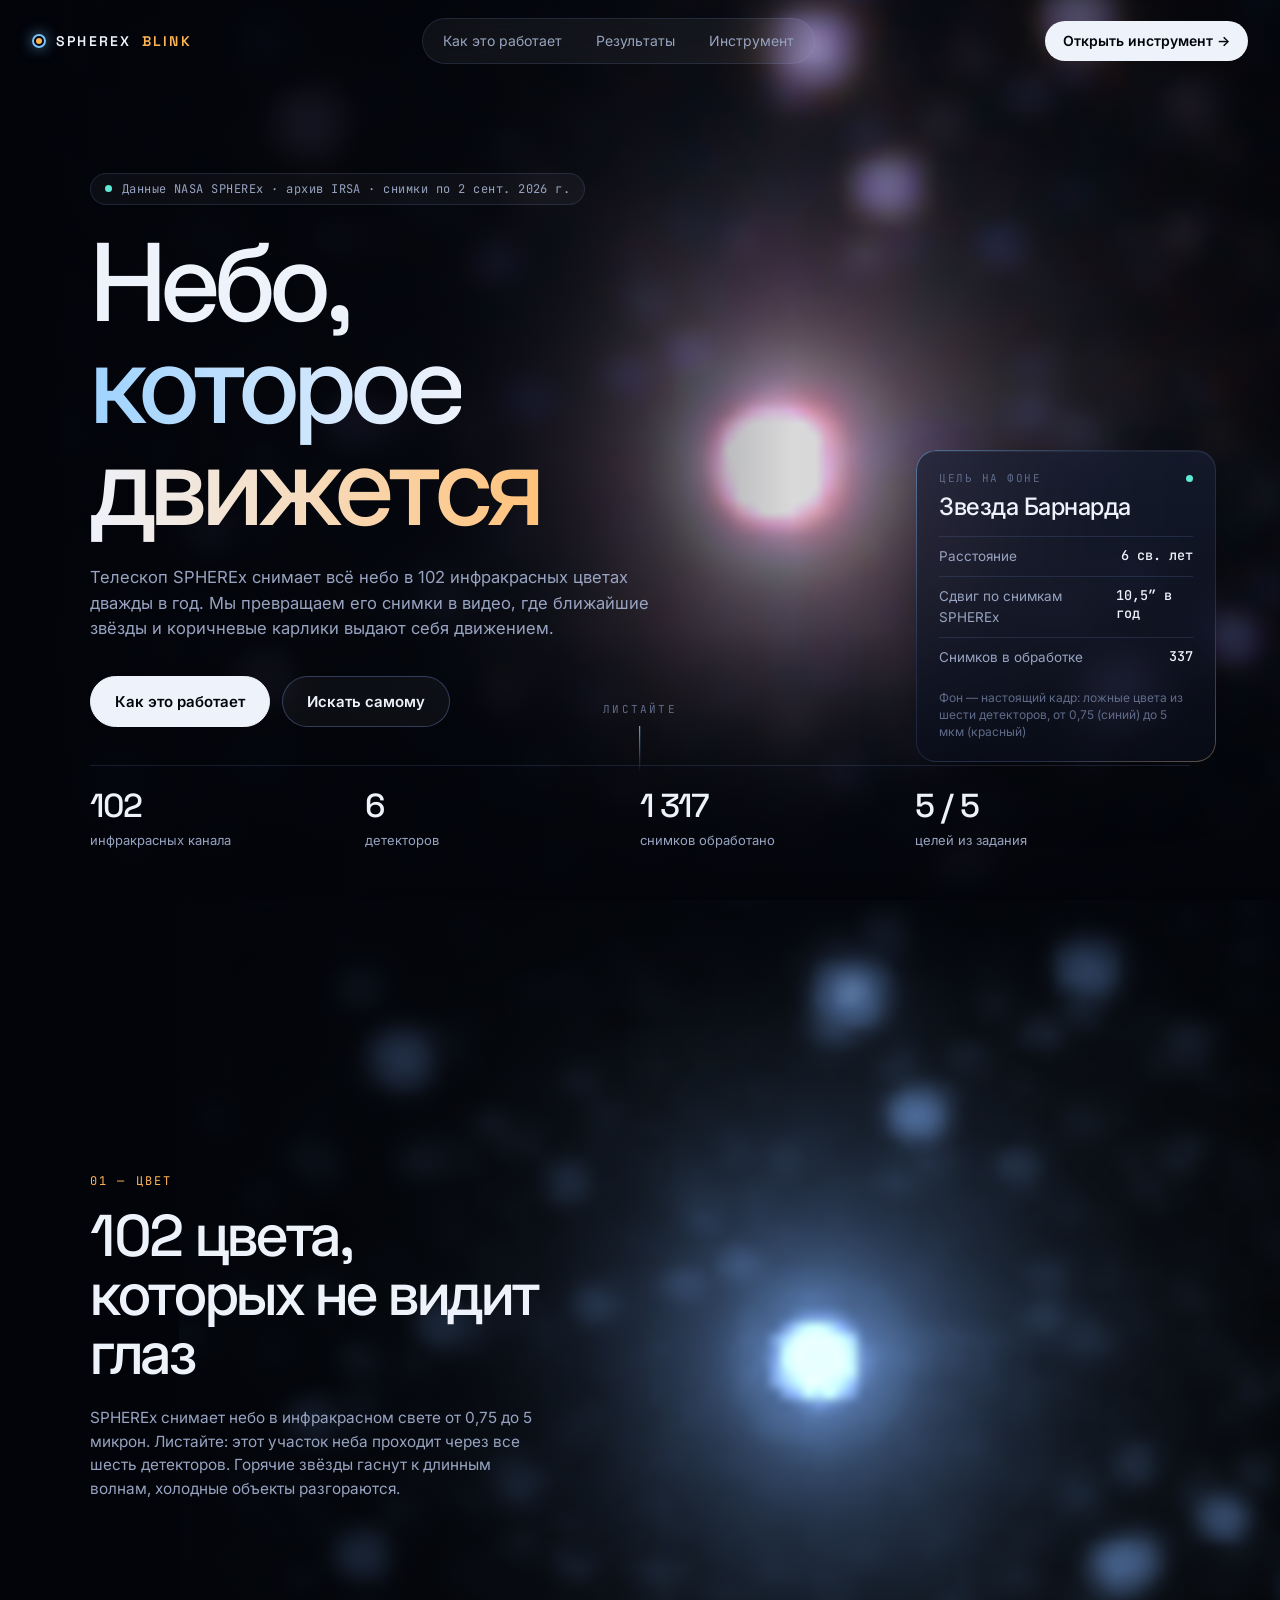
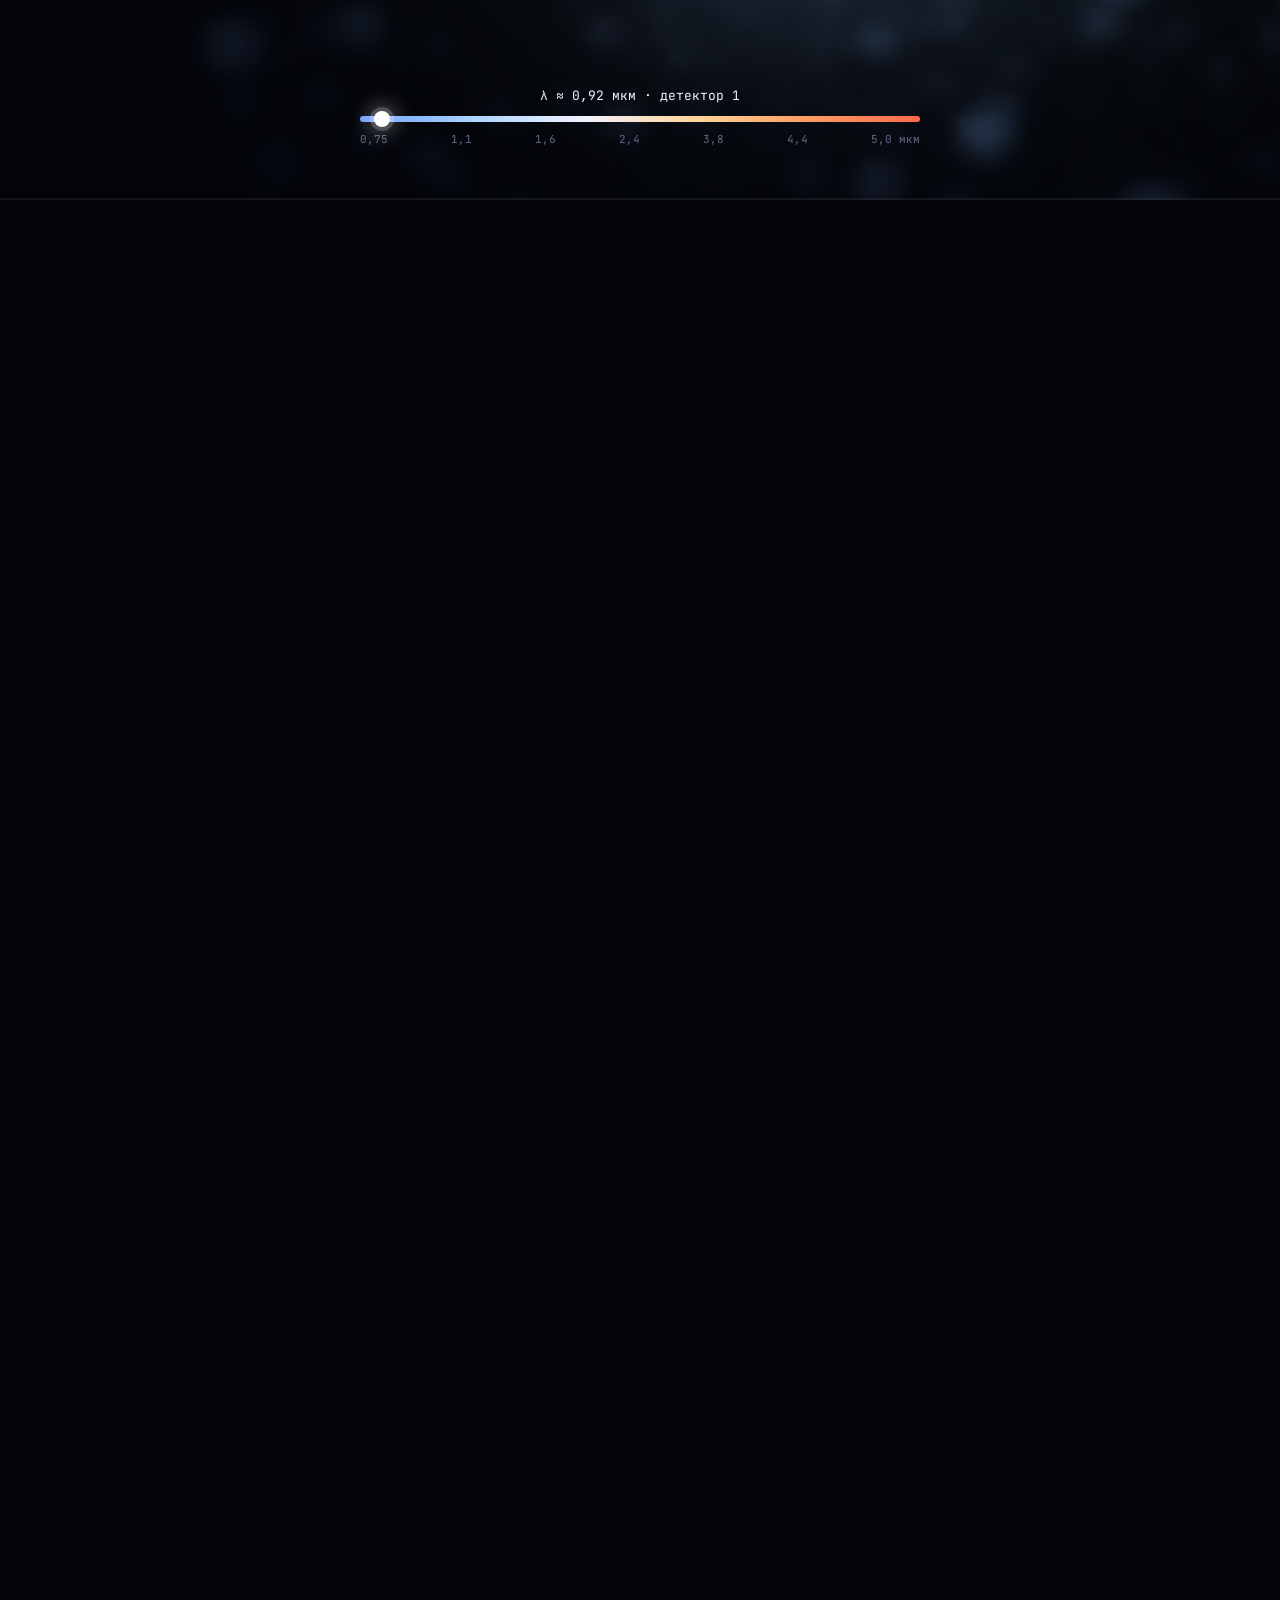
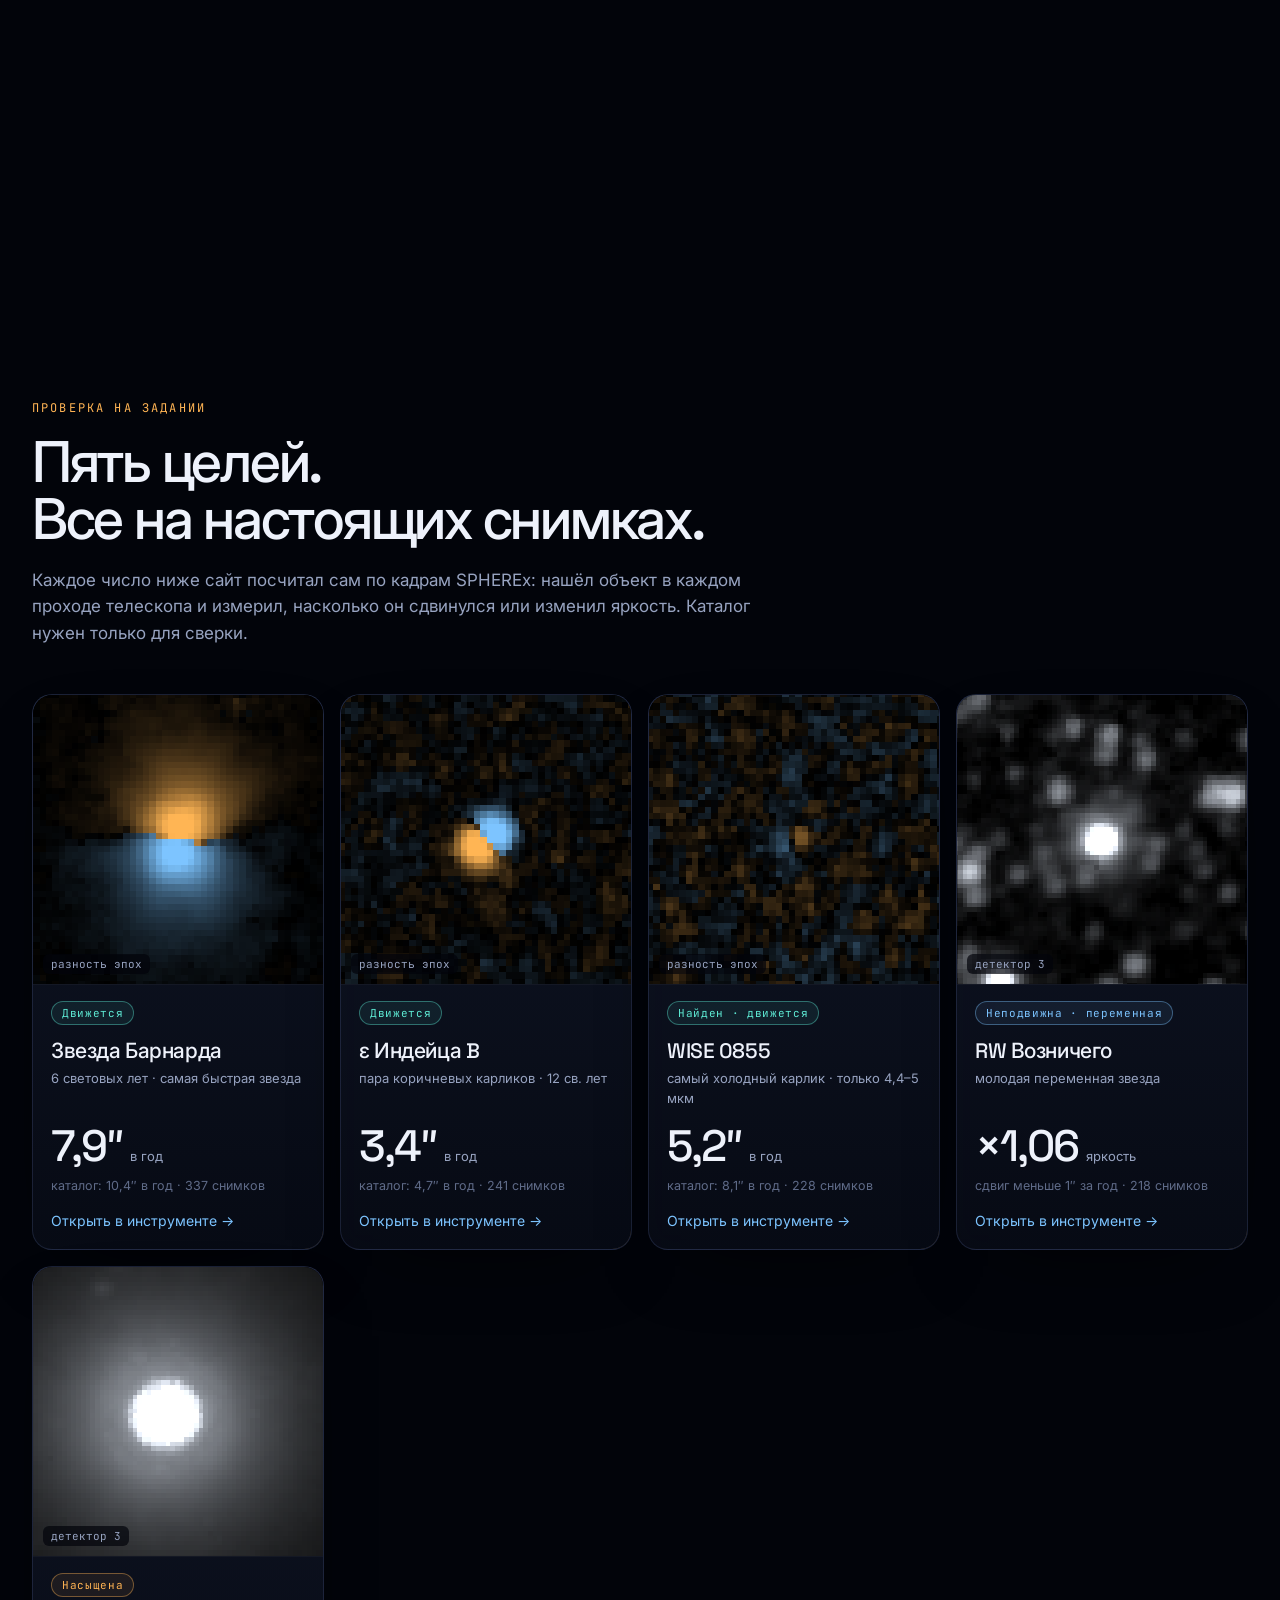
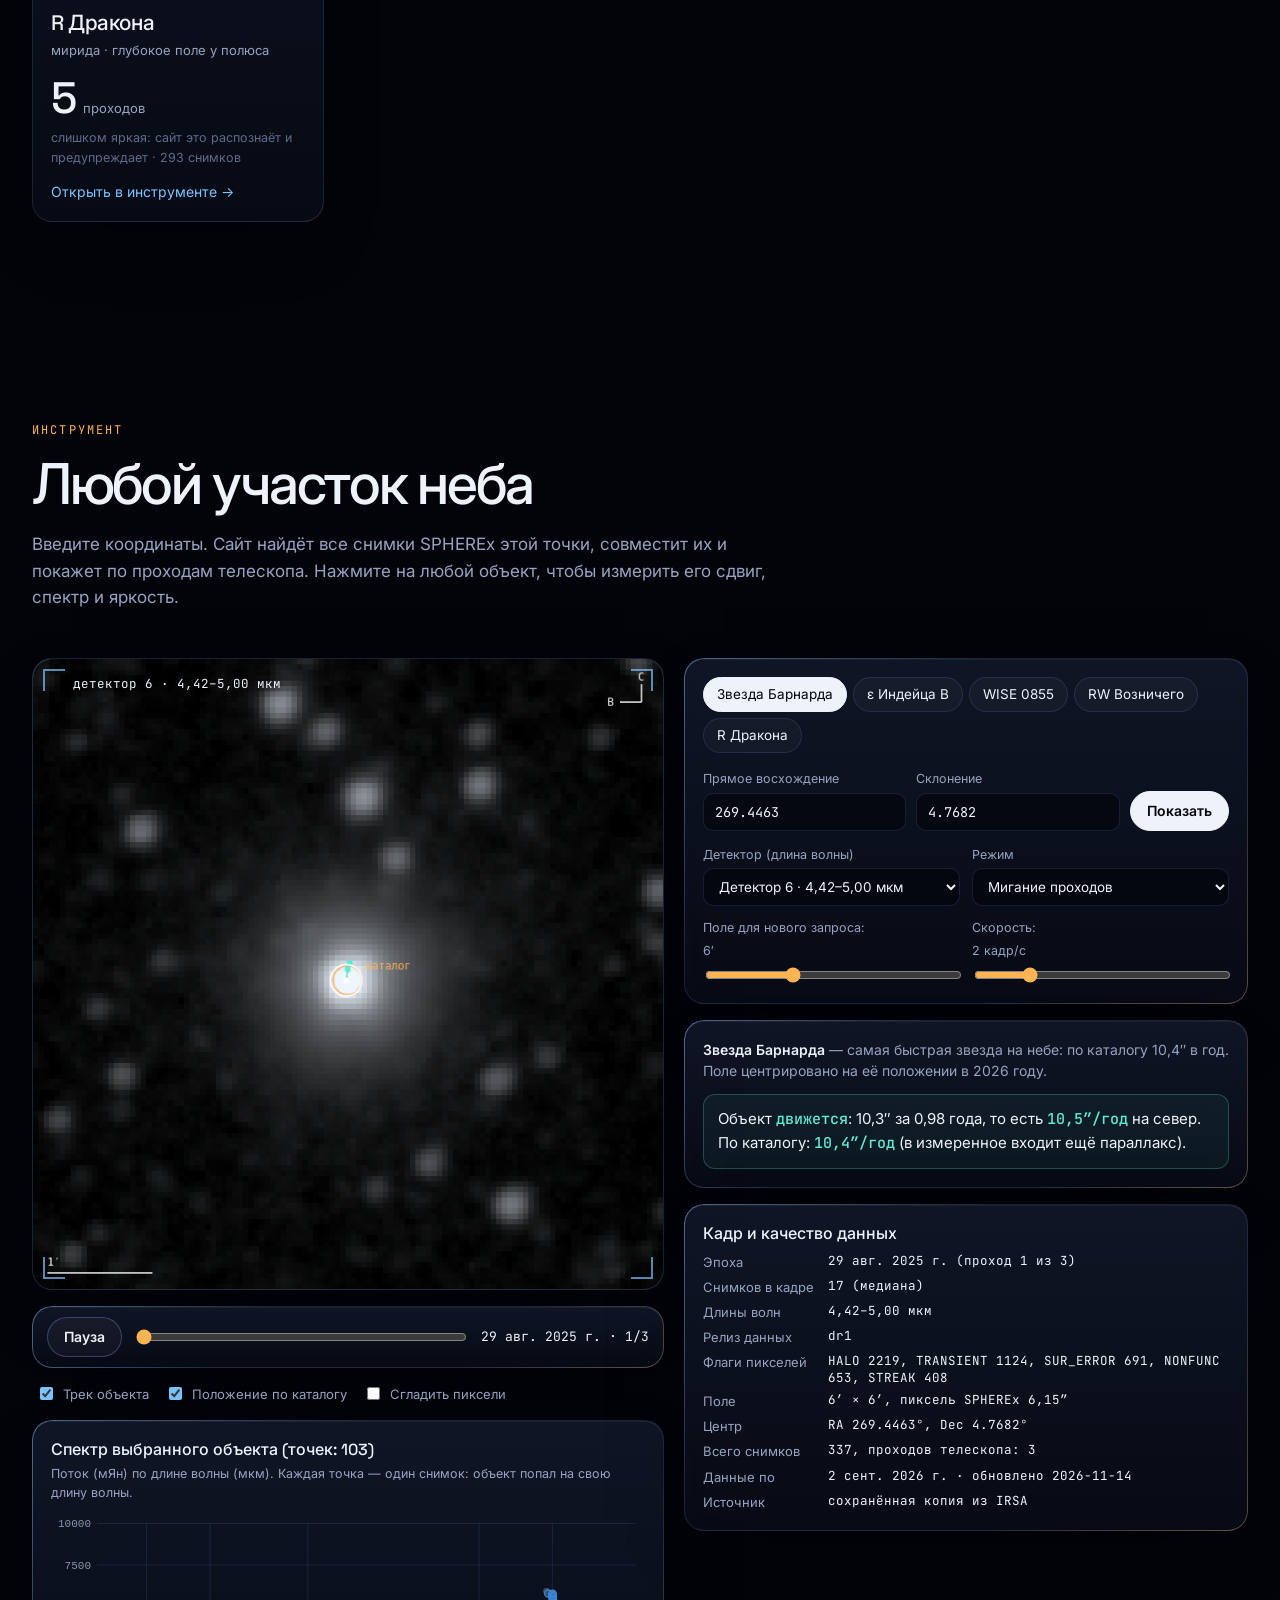
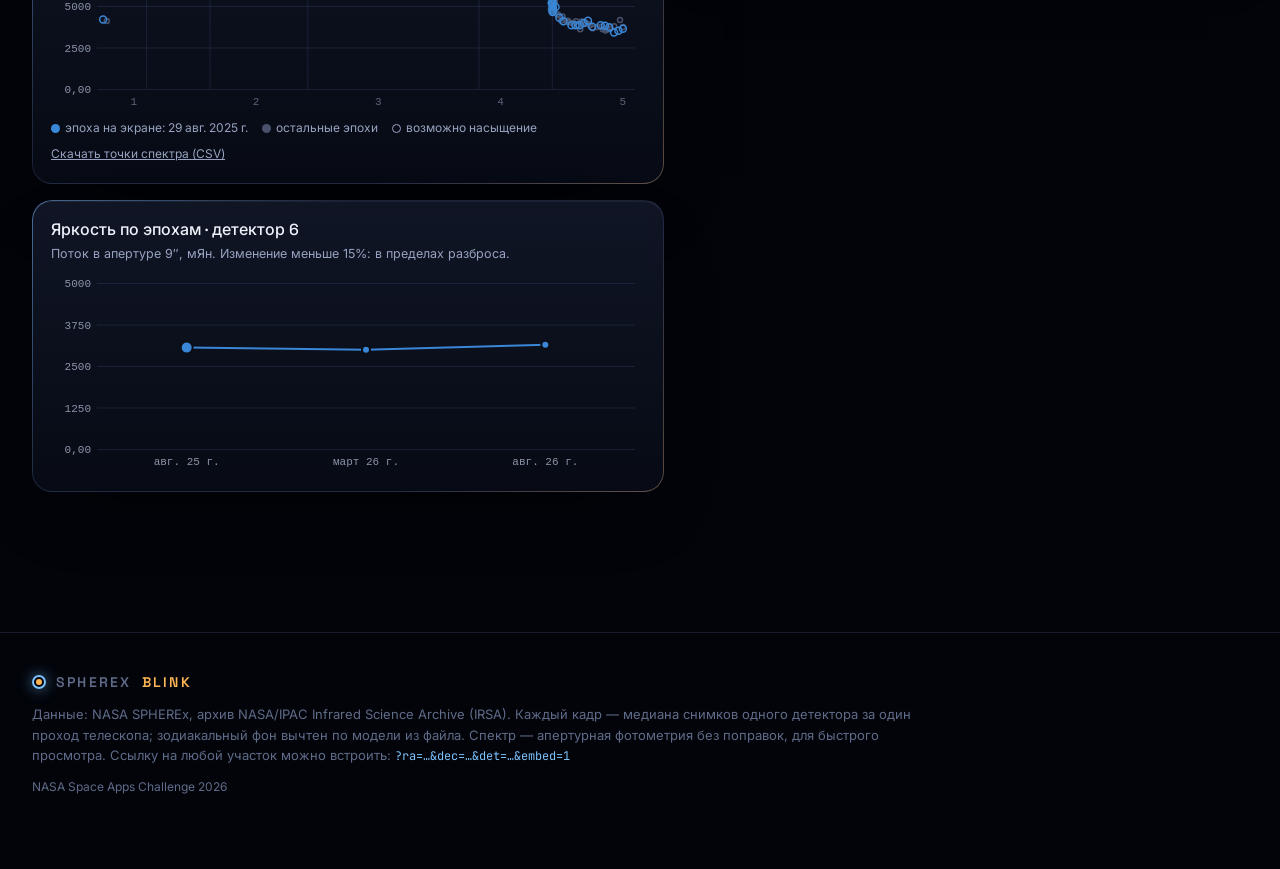
==== index.html @ 123505c8 "SPHEREx Blink: site, data pipeline and processed data for five test targets Co-Authored-By: Claude O" ====
<!doctype html>
<html lang="ru">
<head>
<meta charset="utf-8">
<meta name="viewport" content="width=device-width, initial-scale=1">
<title>SPHEREx Blink — небо, которое движется</title>
<meta name="description" content="Инструмент для поиска движущихся объектов на снимках телескопа NASA SPHEREx. NASA Space Apps Challenge.">
<link rel="icon" href="data:image/svg+xml,%3Csvg xmlns='http://www.w3.org/2000/svg' viewBox='0 0 32 32'%3E%3Ccircle cx='16' cy='16' r='6' fill='%23ffb454'/%3E%3Ccircle cx='16' cy='16' r='13' fill='none' stroke='%237cc4ff' stroke-width='2'/%3E%3C/svg%3E">
<link rel="preconnect" href="https://fonts.googleapis.com">
<link rel="preconnect" href="https://fonts.gstatic.com" crossorigin>
<link href="https://fonts.googleapis.com/css2?family=Inter:wght@400;500;600&family=JetBrains+Mono:wght@400;500&family=Space+Grotesk:wght@400;500;600&display=swap" rel="stylesheet">
<link rel="stylesheet" href="style.css">
</head>
<body>

<header class="nav">
 <a class="brand" href="#top"><span class="mark"></span>SPHEREx <b>Blink</b></a>
 <nav class="pill" aria-label="Разделы">
  <a href="#story">Как это работает</a><a href="#results">Результаты</a><a href="#tool">Инструмент</a>
 </nav>
 <a class="cta" href="#tool">Открыть инструмент <span>→</span></a>
</header>

<!-- ============ HERO ============ -->
<section id="top" class="hero">
 <canvas id="hero" aria-hidden="true"></canvas>
 <div class="hero-shade"></div>
 <div class="hero-in">
  <div class="status"><i></i><span>Данные NASA SPHEREx · архив IRSA · снимки по <span id="hdate">…</span></span></div>
  <h1>Небо,<br><em>которое движется</em></h1>
  <p class="lede">Телескоп SPHEREx снимает всё небо в 102 инфракрасных цветах дважды в год. Мы превращаем его снимки в видео, где ближайшие звёзды и коричневые карлики выдают себя движением.</p>
  <div class="btns"><a class="btn pri" href="#story">Как это работает</a><a class="btn ghost" href="#tool">Искать самому</a></div>
 </div>
 <aside class="hero-card glass">
  <div class="hc-top"><span>Цель на фоне</span><i class="live"></i></div>
  <div class="hc-name">Звезда Барнарда</div>
  <div class="hc-row"><span>Расстояние</span><b>6 св. лет</b></div>
  <div class="hc-row"><span>Сдвиг по снимкам SPHEREx</span><b id="hspeed">…</b></div>
  <div class="hc-row"><span>Снимков в обработке</span><b id="hframes">…</b></div>
  <div class="hc-cap">Фон — настоящий кадр: ложные цвета из шести детекторов, от 0,75 (синий) до 5 мкм (красный)</div>
 </aside>
 <div class="stats">
  <div><b>102</b><span>инфракрасных канала</span></div>
  <div><b>6</b><span>детекторов</span></div>
  <div><b id="snframes">1 317</b><span>снимков обработано</span></div>
  <div><b>5 / 5</b><span>целей из задания</span></div>
 </div>
 <div class="cue" aria-hidden="true"><span>Листайте</span><i></i></div>
</section>

<!-- ============ SCROLL STORY ============ -->
<section id="story">
 <div class="stage">
  <canvas id="sc" aria-hidden="true"></canvas>
  <div class="shade"></div>
  <svg class="co" aria-hidden="true"><line id="l1"/><line id="l2"/><line id="l3"/></svg>
  <div class="lab" id="lab1"><span>звезда Барнарда</span>6 световых лет</div>
  <div class="lab amber" id="lab2"></div>
  <div class="lab amber" id="lab3"></div>

  <div class="chaps">
   <article class="chap" data-a="0" data-b=".30">
    <div class="eyebrow">01 — Цвет</div>
    <h2>102 цвета,<br>которых не видит глаз</h2>
    <p>SPHEREx снимает небо в инфракрасном свете от 0,75 до 5 микрон. Листайте: этот участок неба проходит через все шесть детекторов. Горячие звёзды гаснут к длинным волнам, холодные объекты разгораются.</p>
   </article>
   <article class="chap" data-a=".30" data-b=".44">
    <div class="eyebrow">02 — Приближение</div>
    <h2>Звезда Барнарда</h2>
    <p>Одна из ближайших к Солнцу звёзд. На снимке SPHEREx это пятно в несколько пикселей, каждый пиксель — 6 угловых секунд.</p>
   </article>
   <article class="chap" data-a=".44" data-b=".75">
    <div class="eyebrow">03 — Время</div>
    <h2>Что сдвинулось,<br>то рядом</h2>
    <p>SPHEREx возвращается к каждой точке неба раз в полгода. Далёкие звёзды стоят на месте, а близкая уходит на север. Сайт измеряет этот сдвиг прямо по снимкам.</p>
   </article>
   <article class="chap" data-a=".75" data-b="1">
    <div class="eyebrow">04 — Разность</div>
    <h2>Вычтите одно небо из другого</h2>
    <p>Неподвижное исчезает. Движущийся объект оставляет пару: голубой след там, откуда ушёл, и янтарный там, куда пришёл. Это тот же принцип, что у блинк-компаратора, которым в 1930 году нашли Плутон.</p>
    <a class="btn pri" href="#results">Результаты по всем целям</a>
   </article>
  </div>

  <div class="wbar" id="wbar">
   <div class="wval" id="wval"></div>
   <div class="wtrack"><i id="wdot"></i></div>
   <div class="wlab"><span>0,75</span><span>1,1</span><span>1,6</span><span>2,4</span><span>3,8</span><span>4,4</span><span>5,0 мкм</span></div>
  </div>
  <div class="speed glass" id="speed"><span>Сдвиг, измеренный по снимкам</span><b id="spd">0,0″</b><small id="spdc"></small></div>
  <div class="schip" id="sdate"></div>
  <div class="sprog"><i id="sbar"></i></div>
 </div>
</section>

<!-- ============ RESULTS ============ -->
<section id="results" class="sec">
 <div class="sec-h rv">
  <div class="eyebrow">Проверка на задании</div>
  <h2>Пять целей.<br>Все на настоящих снимках.</h2>
  <p>Каждое число ниже сайт посчитал сам по кадрам SPHEREx: нашёл объект в каждом проходе телескопа и измерил, насколько он сдвинулся или изменил яркость. Каталог нужен только для сверки.</p>
 </div>
 <div class="cards" id="cards"></div>
</section>

<!-- ============ TOOL ============ -->
<section id="tool" class="sec">
 <div class="sec-h rv">
  <div class="eyebrow">Инструмент</div>
  <h2>Любой участок неба</h2>
  <p>Введите координаты. Сайт найдёт все снимки SPHEREx этой точки, совместит их и покажет по проходам телескопа. Нажмите на любой объект, чтобы измерить его сдвиг, спектр и яркость.</p>
 </div>
 <div class="wrap">
  <div class="col">
   <div class="view glass">
    <canvas id="cv" width="702" height="702"></canvas>
    <div class="hud" id="hud"></div>
    <i class="corner tl"></i><i class="corner tr"></i><i class="corner bl"></i><i class="corner br"></i>
    <div class="load" id="load"><div id="lmsg">Загрузка…</div><div class="pb"><i id="lbar"></i></div><small id="lsub"></small></div>
   </div>
   <div class="play glass">
    <button class="btn sm" id="play">Пауза</button>
    <input type="range" id="ep" min="0" max="2" value="0" aria-label="Проход телескопа">
    <span class="date" id="date"></span>
   </div>
   <div class="tog">
    <label><input type="checkbox" id="trk" checked>Трек объекта</label>
    <label><input type="checkbox" id="cat" checked>Положение по каталогу</label>
    <label><input type="checkbox" id="smooth">Сгладить пиксели</label>
   </div>
   <div class="panel glass">
    <h3 id="sph">Спектр выбранного объекта</h3>
    <p class="sub" id="sps"></p>
    <div class="chart"><canvas id="sp"></canvas><div class="tip" id="spt"></div></div>
    <div class="legend" id="spl"></div>
    <button class="lnk" id="csv">Скачать точки спектра (CSV)</button>
   </div>
   <div class="panel glass">
    <h3 id="lch">Яркость по проходам</h3>
    <p class="sub" id="lcs"></p>
    <div class="chart"><canvas id="lc"></canvas><div class="tip" id="lct"></div></div>
   </div>
  </div>
  <div class="col">
   <div class="panel glass">
    <div class="chips" id="chips"></div>
    <form class="form" id="form">
     <label>Прямое восхождение<input type="text" id="ra" autocomplete="off" spellcheck="false"></label>
     <label>Склонение<input type="text" id="dec" autocomplete="off" spellcheck="false"></label>
     <button class="btn pri sm" type="submit">Показать</button>
    </form>
    <div class="ctl">
     <label>Детектор (длина волны)<select id="det"></select></label>
     <label>Режим<select id="mode"><option value="blink">Мигание проходов</option><option value="diff">Разность с первым проходом</option><option value="sum">Сумма всех проходов</option></select></label>
     <label>Поле для нового запроса: <span id="fovv"></span><input type="range" id="fov" min="3" max="12" step="1" value="6"></label>
     <label>Скорость: <span id="fpsv"></span><input type="range" id="fps" min="1" max="6" value="2"></label>
    </div>
   </div>
   <div class="panel glass">
    <p class="note" id="note"></p>
    <p class="move" id="move"></p>
   </div>
   <div class="panel glass">
    <h3>Кадр и качество данных</h3>
    <dl class="kv" id="meta"></dl>
   </div>
  </div>
 </div>
</section>

<footer class="foot">
 <div class="brand"><span class="mark"></span>SPHEREx <b>Blink</b></div>
 <p>Данные: NASA SPHEREx, архив NASA/IPAC Infrared Science Archive (IRSA). Каждый кадр — медиана снимков одного детектора за один проход телескопа; зодиакальный фон вычтен по модели из файла. Спектр — апертурная фотометрия без поправок, для быстрого просмотра. Ссылку на любой участок можно встроить: <code>?ra=…&amp;dec=…&amp;det=…&amp;embed=1</code></p>
 <p class="small">NASA Space Apps Challenge 2026</p>
</footer>

<script src="vendor/lenis.min.js"></script>
<script src="spx.js"></script>
<script src="app.js"></script>
</body>
</html>
---- style.css ----
/* SPHEREx Blink — styles */
:root{
 --bg:#02040a;--fg:#eef2fb;--mut:#97a3c0;--dim:#5f6b88;
 --line:rgba(140,170,255,.14);--line2:rgba(140,170,255,.30);
 --blue:#7cc4ff;--amber:#ffb454;--teal:#5eead4;
 --r:20px;
 --sans:"Inter",-apple-system,"Segoe UI",Roboto,Arial,sans-serif;
 --disp:"Space Grotesk","Inter",-apple-system,sans-serif;
 --mono:"JetBrains Mono",ui-monospace,"SF Mono",Menlo,monospace;
}
*{box-sizing:border-box}
html{scroll-behavior:auto;background:var(--bg)}
html.lenis,html.lenis body{height:auto}
.lenis.lenis-smooth iframe{pointer-events:none}
body{margin:0;color:var(--fg);font:16px/1.55 var(--sans);-webkit-font-smoothing:antialiased;overflow-x:hidden;
 background:radial-gradient(1200px 700px at 85% 120%,rgba(40,70,160,.18),transparent 60%),var(--bg)}
a{color:inherit;text-decoration:none}
button,select,input{font:inherit;color:var(--fg)}
code{font-family:var(--mono);font-size:.92em;color:var(--blue)}
::selection{background:rgba(124,196,255,.35)}

/* ---------- glass ---------- */
.glass{position:relative;background:linear-gradient(180deg,rgba(24,31,52,.66),rgba(10,14,26,.66));border:1px solid var(--line);border-radius:var(--r);
 -webkit-backdrop-filter:blur(16px) saturate(1.2);backdrop-filter:blur(16px) saturate(1.2);
 box-shadow:inset 0 1px 0 rgba(255,255,255,.06),0 30px 80px -40px rgba(0,0,0,.9)}
.glass::before{content:"";position:absolute;inset:-1px;border-radius:inherit;padding:1px;pointer-events:none;
 background:linear-gradient(135deg,rgba(124,196,255,.45),rgba(124,196,255,0) 35%,rgba(255,180,84,0) 70%,rgba(255,180,84,.30));
 -webkit-mask:linear-gradient(#000 0 0) content-box,linear-gradient(#000 0 0);-webkit-mask-composite:xor;mask-composite:exclude}

/* ---------- buttons ---------- */
.btn{display:inline-flex;align-items:center;gap:8px;border-radius:999px;padding:13px 24px;font-weight:600;font-size:15px;cursor:pointer;border:1px solid var(--line2);
 background:rgba(255,255,255,.04);transition:transform .2s,background .2s,box-shadow .2s,border-color .2s}
.btn:hover{transform:translateY(-1px);border-color:var(--blue)}
.btn.pri{background:var(--fg);color:#02040a;border-color:var(--fg);box-shadow:0 0 0 0 rgba(124,196,255,.0)}
.btn.pri:hover{background:#fff;box-shadow:0 0 40px -6px rgba(124,196,255,.7)}
.btn.ghost{-webkit-backdrop-filter:blur(10px);backdrop-filter:blur(10px)}
.btn.sm{padding:8px 16px;font-size:14px}

/* ---------- nav ---------- */
.nav{position:fixed;inset:0 0 auto 0;z-index:50;display:flex;align-items:center;gap:16px;padding:18px 32px;transition:background .3s,padding .3s}
.nav.solid{background:rgba(2,4,10,.55);-webkit-backdrop-filter:blur(14px);backdrop-filter:blur(14px);padding:12px 32px;border-bottom:1px solid var(--line)}
.brand{display:flex;align-items:center;gap:10px;font:600 14px var(--disp);letter-spacing:.16em;text-transform:uppercase}
.brand b{color:var(--amber);font-weight:600}
.mark{width:14px;height:14px;border-radius:50%;border:2px solid var(--blue);position:relative;box-shadow:0 0 14px rgba(124,196,255,.6)}
.mark::after{content:"";position:absolute;inset:2px;border-radius:50%;background:var(--amber)}
.pill{margin:0 auto;display:flex;gap:2px;padding:4px;border-radius:999px;background:rgba(255,255,255,.05);border:1px solid var(--line);-webkit-backdrop-filter:blur(12px);backdrop-filter:blur(12px)}
.pill a{padding:7px 16px;border-radius:999px;font-size:14px;color:var(--mut);transition:color .2s,background .2s}
.pill a:hover{color:var(--fg);background:rgba(255,255,255,.07)}
.cta{font-weight:600;font-size:14px;padding:9px 18px;border-radius:999px;background:var(--fg);color:#02040a;transition:box-shadow .2s}
.cta:hover{box-shadow:0 0 30px -4px rgba(124,196,255,.8)}

/* ---------- hero ---------- */
.hero{position:relative;height:100vh;min-height:680px;overflow:hidden;display:flex;align-items:center}
#hero{position:absolute;inset:-4%;width:108%;height:108%;animation:drift 38s ease-in-out infinite alternate;filter:saturate(1.15)}
@keyframes drift{from{transform:scale(1) translate(0,0)}to{transform:scale(1.08) translate(-1.5%,1%)}}
.hero-shade{position:absolute;inset:0;background:
 linear-gradient(90deg,rgba(2,4,10,.96) 0%,rgba(2,4,10,.78) 34%,rgba(2,4,10,.15) 62%,rgba(2,4,10,.35) 100%),
 linear-gradient(0deg,rgba(2,4,10,1) 0%,rgba(2,4,10,0) 30%),
 radial-gradient(ellipse at 60% 50%,transparent 40%,rgba(2,4,10,.5) 100%)}
.hero-in{position:relative;z-index:2;padding:0 7vw;max-width:880px;animation:rise 1.2s cubic-bezier(.2,.7,.2,1) both}
@keyframes rise{from{opacity:0;transform:translateY(40px)}to{opacity:1;transform:none}}
.status{display:inline-flex;align-items:center;gap:10px;font:12px var(--mono);color:var(--mut);letter-spacing:.04em;padding:7px 14px;border-radius:999px;border:1px solid var(--line);background:rgba(255,255,255,.04);margin-bottom:28px}
.status i,.live{width:7px;height:7px;border-radius:50%;background:var(--teal);box-shadow:0 0 0 0 rgba(94,234,212,.6);animation:pulse 2s infinite}
@keyframes pulse{0%{box-shadow:0 0 0 0 rgba(94,234,212,.6)}70%{box-shadow:0 0 0 9px rgba(94,234,212,0)}100%{box-shadow:0 0 0 0 rgba(94,234,212,0)}}
.hero h1{font:500 clamp(52px,8.4vw,128px)/.95 var(--disp);letter-spacing:-.045em;margin:0 0 26px}
.hero h1 em{font-style:normal;background:linear-gradient(90deg,#9fd3ff 0%,#eef2fb 45%,#ffc27a 100%);-webkit-background-clip:text;background-clip:text;color:transparent}
.lede{font-size:clamp(16px,1.3vw,20px);color:var(--mut);max-width:34em;margin:0 0 34px}
.btns{display:flex;gap:12px;flex-wrap:wrap}
.hero-card{position:absolute;z-index:2;right:5vw;top:50%;transform:translateY(-30%);width:300px;padding:20px 22px;animation:rise 1.4s .2s cubic-bezier(.2,.7,.2,1) both}
.hc-top{display:flex;justify-content:space-between;align-items:center;font:11px var(--mono);letter-spacing:.14em;text-transform:uppercase;color:var(--dim)}
.hc-name{font:500 24px var(--disp);letter-spacing:-.02em;margin:6px 0 14px}
.hc-row{display:flex;justify-content:space-between;gap:12px;padding:9px 0;border-top:1px solid var(--line);font-size:13.5px;color:var(--mut)}
.hc-row b{color:var(--fg);font:500 13.5px var(--mono)}
.hc-cap{margin-top:12px;font-size:12px;color:var(--dim);line-height:1.45}
.stats{position:absolute;z-index:2;left:7vw;right:7vw;bottom:48px;display:grid;grid-template-columns:repeat(4,1fr);border-top:1px solid var(--line)}
.stats div{padding:18px 0 0}
.stats b{display:block;font:500 clamp(26px,2.6vw,38px) var(--disp);letter-spacing:-.03em}
.stats span{font-size:13px;color:var(--mut)}
.cue{position:absolute;z-index:2;left:50%;transform:translateX(-50%);bottom:128px;display:flex;flex-direction:column;align-items:center;gap:10px;font:11px var(--mono);letter-spacing:.2em;text-transform:uppercase;color:var(--dim)}
.cue i{width:1px;height:46px;background:linear-gradient(var(--blue),transparent);animation:cue 2.2s infinite}
@keyframes cue{0%{transform:scaleY(0);transform-origin:top}50%{transform:scaleY(1);transform-origin:top}51%{transform-origin:bottom}100%{transform:scaleY(0);transform-origin:bottom}}

/* ---------- story ---------- */
#story{position:relative;height:640vh}
.stage{position:sticky;top:0;height:100vh;overflow:hidden}
#sc{position:absolute;inset:0;width:100%;height:100%}
.shade{position:absolute;inset:0;pointer-events:none;background:
 linear-gradient(90deg,rgba(2,4,10,.92) 0%,rgba(2,4,10,.55) 30%,rgba(2,4,10,0) 52%),
 radial-gradient(ellipse at 64% 50%,transparent 45%,rgba(2,4,10,.7) 100%),
 linear-gradient(0deg,rgba(2,4,10,.6),transparent 18%,transparent 85%,rgba(2,4,10,.6))}
.chaps{position:absolute;left:7vw;top:0;bottom:0;width:min(560px,42vw)}
.chap{position:absolute;inset:0;display:flex;flex-direction:column;justify-content:center;opacity:0;will-change:opacity,transform}
.eyebrow{font:12px var(--mono);color:var(--amber);letter-spacing:.18em;text-transform:uppercase;margin-bottom:18px}
.chap h2{font:500 clamp(36px,4.6vw,70px)/1 var(--disp);letter-spacing:-.04em;margin:0 0 22px}
.chap p{font-size:clamp(15px,1.2vw,18.5px);color:var(--mut);margin:0 0 26px;max-width:30em}
.chap .btn{align-self:flex-start}
.co{position:absolute;inset:0;width:100%;height:100%;pointer-events:none;overflow:visible}
.co line{stroke:rgba(238,242,251,.7);stroke-width:1;opacity:0}
.lab{position:absolute;left:0;top:0;opacity:0;padding:8px 12px;border-left:2px solid var(--fg);background:rgba(2,4,10,.6);-webkit-backdrop-filter:blur(8px);backdrop-filter:blur(8px);
 font:500 14px var(--disp);white-space:nowrap;pointer-events:none;transition:opacity .15s}
.lab span{display:block;font:11px var(--mono);letter-spacing:.12em;text-transform:uppercase;color:var(--mut);margin-bottom:2px}
.lab.amber{border-color:var(--amber)}.lab.amber span{color:var(--amber)}
.lab.blue{border-color:var(--blue)}.lab.blue span{color:var(--blue)}
.wbar{position:absolute;left:50%;bottom:54px;transform:translateX(-50%);width:min(560px,80vw);text-align:center;pointer-events:none}
.wval{font:13px var(--mono);margin-bottom:12px;color:var(--fg)}
.wtrack{position:relative;height:6px;border-radius:6px;background:linear-gradient(90deg,#6f9cff,#a9d4ff,#f2f2ff,#ffd49a,#ff9c62,#ff6a4f)}
.wtrack i{position:absolute;top:50%;width:16px;height:16px;margin:-8px 0 0 -8px;border-radius:50%;background:#fff;box-shadow:0 0 0 4px rgba(255,255,255,.18),0 0 24px #fff}
.wlab{display:flex;justify-content:space-between;margin-top:10px;font:11px var(--mono);color:var(--dim)}
.speed{position:absolute;right:5vw;bottom:54px;padding:18px 22px;min-width:240px;opacity:0}
.speed span{display:block;font:11px var(--mono);letter-spacing:.12em;text-transform:uppercase;color:var(--mut)}
.speed b{display:block;font:500 64px/1 var(--disp);letter-spacing:-.04em;margin:8px 0 4px;color:#fff}
.speed small{font-size:13px;color:var(--mut)}
.schip{position:absolute;right:5vw;top:96px;font:12.5px var(--mono);padding:8px 14px;border-radius:999px;border:1px solid var(--line);background:rgba(2,4,10,.55);opacity:0}
.sprog{position:absolute;left:0;right:0;bottom:0;height:2px;background:rgba(255,255,255,.06)}
.sprog i{display:block;height:100%;background:linear-gradient(90deg,var(--blue),var(--amber));transform-origin:left;transform:scaleX(0)}

/* ---------- sections ---------- */
.sec{position:relative;max-width:1320px;margin:0 auto;padding:140px 32px 60px}
.sec-h{max-width:760px;margin-bottom:48px}
.sec-h h2{font:500 clamp(36px,4.4vw,64px)/1.02 var(--disp);letter-spacing:-.04em;margin:0 0 18px}
.sec-h p{color:var(--mut);font-size:17px;margin:0}
.rv{opacity:0;transform:translateY(36px);transition:opacity .9s cubic-bezier(.2,.7,.2,1),transform .9s cubic-bezier(.2,.7,.2,1)}
.rv.in{opacity:1;transform:none}

/* ---------- results ---------- */
.cards{display:grid;grid-template-columns:repeat(auto-fill,minmax(232px,1fr));gap:16px}
.rcard{overflow:hidden;display:flex;flex-direction:column;transition:transform .35s,box-shadow .35s,opacity .9s cubic-bezier(.2,.7,.2,1)}
.rcard:nth-child(2){transition-delay:0s,0s,.08s}.rcard:nth-child(3){transition-delay:0s,0s,.16s}.rcard:nth-child(4){transition-delay:0s,0s,.24s}.rcard:nth-child(5){transition-delay:0s,0s,.32s}
.rcard:hover{transform:translateY(-6px);box-shadow:0 40px 80px -40px rgba(124,196,255,.45)}
.rthumb{position:relative;aspect-ratio:1;background:#000;border-bottom:1px solid var(--line)}
.rthumb canvas{width:100%;height:100%;display:block}
.rtag{position:absolute;left:10px;bottom:10px;font:11px var(--mono);color:var(--mut);background:rgba(2,4,10,.7);padding:3px 8px;border-radius:6px}
.rbody{padding:16px 18px 18px;display:flex;flex-direction:column;flex:1}
.rchip{align-self:flex-start;font:11px var(--mono);letter-spacing:.06em;padding:4px 10px;border-radius:999px;border:1px solid;margin-bottom:12px}
.rchip.ok{color:var(--teal);border-color:rgba(94,234,212,.4);background:rgba(94,234,212,.08)}
.rchip.var{color:var(--blue);border-color:rgba(124,196,255,.4);background:rgba(124,196,255,.08)}
.rchip.warn{color:var(--amber);border-color:rgba(255,180,84,.4);background:rgba(255,180,84,.08)}
.rcard h3{font:500 21px var(--disp);letter-spacing:-.02em;margin:0 0 4px}
.rmeta{font-size:13px;color:var(--mut);margin:0 0 16px}
.rbig{display:flex;align-items:baseline;gap:8px;margin-top:auto}
.rbig b{font:500 44px/1 var(--disp);letter-spacing:-.04em}
.rbig i{font-style:normal;font-size:13px;color:var(--mut)}
.rsub{font-size:12.5px;color:var(--dim);margin:8px 0 14px}
.rgo{align-self:flex-start;background:none;border:0;padding:0;color:var(--blue);font-size:14px;cursor:pointer}
.rgo span{display:inline-block;transition:transform .2s}.rgo:hover span{transform:translateX(4px)}

/* ---------- tool ---------- */
.wrap{display:grid;grid-template-columns:minmax(0,1.12fr) minmax(0,1fr);gap:20px;align-items:start}
.col{display:grid;gap:16px}
.panel{padding:18px}
.view{overflow:hidden;padding:0;aspect-ratio:1}
.view canvas{display:block;width:100%;height:100%;cursor:crosshair;border-radius:inherit}
.hud{position:absolute;left:40px;top:16px;font:12.5px var(--mono);text-shadow:0 0 8px #000}
.corner{position:absolute;width:22px;height:22px;border:2px solid rgba(124,196,255,.7);pointer-events:none}
.corner.tl{left:10px;top:10px;border-right:0;border-bottom:0}.corner.tr{right:10px;top:10px;border-left:0;border-bottom:0}
.corner.bl{left:10px;bottom:10px;border-right:0;border-top:0}.corner.br{right:10px;bottom:10px;border-left:0;border-top:0}
.load{position:absolute;inset:0;display:none;flex-direction:column;align-items:center;justify-content:center;gap:12px;background:rgba(2,4,10,.82);text-align:center;padding:24px}
.load.on{display:flex}
.load .pb{width:60%;height:3px;border-radius:3px;background:rgba(255,255,255,.08)}.load .pb i{display:block;height:100%;width:0;border-radius:3px;background:linear-gradient(90deg,var(--blue),var(--amber));transition:width .3s}
.load small{color:var(--mut);max-width:34em}
.play{display:flex;align-items:center;gap:12px;padding:10px 14px}
.play input{flex:1}
.date{font:13px var(--mono);min-width:10em;text-align:right}
.tog{display:flex;flex-wrap:wrap;gap:16px;font-size:13px;color:var(--mut);padding:0 4px}
.tog label{display:flex;align-items:center;gap:7px;cursor:pointer}
input[type=checkbox]{accent-color:var(--blue)}
input[type=range]{width:100%;accent-color:var(--amber)}
.chips{display:flex;flex-wrap:wrap;gap:6px;margin-bottom:16px}
.chip{background:rgba(255,255,255,.03);border:1px solid var(--line);border-radius:999px;padding:6px 13px;cursor:pointer;font-size:13.5px;transition:border-color .2s,background .2s}
.chip:hover{border-color:var(--blue)}.chip.on{background:var(--fg);color:#02040a;border-color:var(--fg)}
.form{display:grid;grid-template-columns:1fr 1fr auto;gap:10px;align-items:end}
.panel label{display:flex;flex-direction:column;gap:4px;font-size:12.5px;color:var(--mut)}
input[type=text],select{background:rgba(2,4,10,.6);border:1px solid var(--line);border-radius:10px;padding:9px 11px;font:13.5px var(--mono);width:100%;transition:border-color .2s}
input[type=text]:focus,select:focus{outline:none;border-color:var(--blue)}
select{font-family:var(--sans)}
.ctl{display:grid;grid-template-columns:1fr 1fr;gap:12px;margin-top:14px}
.note{font-size:14px;color:var(--mut);margin:0 0 12px}
.note b{color:var(--fg);font-weight:600}
.move{font-size:15px;margin:0;padding:12px 14px;border-radius:12px;border:1px solid rgba(94,234,212,.25);background:rgba(94,234,212,.06)}
.move b{font-family:var(--mono);color:var(--teal);font-weight:500}
.panel h3{font:500 16px var(--disp);margin:0 0 4px}
.sub{font-size:12.5px;color:var(--mut);margin:0 0 10px}
.chart{position:relative}
.chart canvas{display:block;width:100%;height:200px}
.legend{display:flex;flex-wrap:wrap;gap:4px 14px;font-size:12px;color:var(--mut);margin-top:6px}
.legend i{display:inline-block;width:9px;height:9px;border-radius:50%;margin-right:5px;vertical-align:-1px}
.legend i.h{background:transparent!important;border:1.5px solid var(--mut)}
.tip{position:absolute;pointer-events:none;background:rgba(2,4,10,.92);border:1px solid var(--line2);border-radius:8px;padding:6px 9px;font:12px var(--mono);white-space:nowrap;display:none;z-index:5}
.lnk{background:none;border:0;padding:0;margin-top:8px;color:var(--mut);text-decoration:underline;cursor:pointer;font-size:12px}
.kv{display:grid;grid-template-columns:auto 1fr;gap:5px 14px;font-size:13px;margin:8px 0 0}
.kv dt{color:var(--mut)}.kv dd{margin:0;font:12.5px var(--mono)}

/* ---------- footer ---------- */
.foot{max-width:1320px;margin:80px auto 0;padding:40px 32px 60px;border-top:1px solid var(--line);color:var(--dim);font-size:13px}
.foot p{max-width:70em}.foot .small{font-size:12px}

/* ---------- modes ---------- */
body.embed .nav,body.embed .hero,body.embed #story,body.embed #results,body.embed .foot,body.embed #tool .sec-h{display:none}
body.embed #tool{padding-top:16px}
body.nostory #story{display:none}

@media(max-width:1000px){
 .pill{display:none}.hero-card{display:none}.cue{display:none}
 .stats{grid-template-columns:repeat(2,1fr);gap:0 20px;bottom:30px}
 .hero-in{padding:0 24px}.hero{align-items:flex-start;padding-top:22vh}
 .chaps{left:24px;right:24px;width:auto;top:auto;height:46vh;bottom:0}
 .shade{background:linear-gradient(0deg,rgba(2,4,10,.95) 0%,rgba(2,4,10,.75) 42%,rgba(2,4,10,0) 62%)}
 .speed{right:16px;top:80px;bottom:auto;min-width:0;padding:12px 16px}.speed b{font-size:40px}
 .schip{display:none}.wbar{bottom:auto;top:84px}
 .wrap{grid-template-columns:1fr}.sec{padding:110px 18px 40px}.nav,.nav.solid{padding:12px 16px}
 .hero{height:auto;min-height:100vh;flex-direction:column;padding:120px 0 40px}
 .stats{position:relative;left:auto;right:auto;bottom:auto;margin:48px 24px 0;align-self:stretch}
 .status{font-size:11px;line-height:1.4}
 #lab1,#l1{display:none}
 .form{grid-template-columns:1fr 1fr}.form .btn{grid-column:1/-1;justify-content:center}
}
@media(max-width:560px){.cta{display:none}.ctl{grid-template-columns:1fr}}
@media(prefers-reduced-motion:reduce){#hero{animation:none}.hero-in,.hero-card{animation:none}.rv{opacity:1;transform:none;transition:none}}
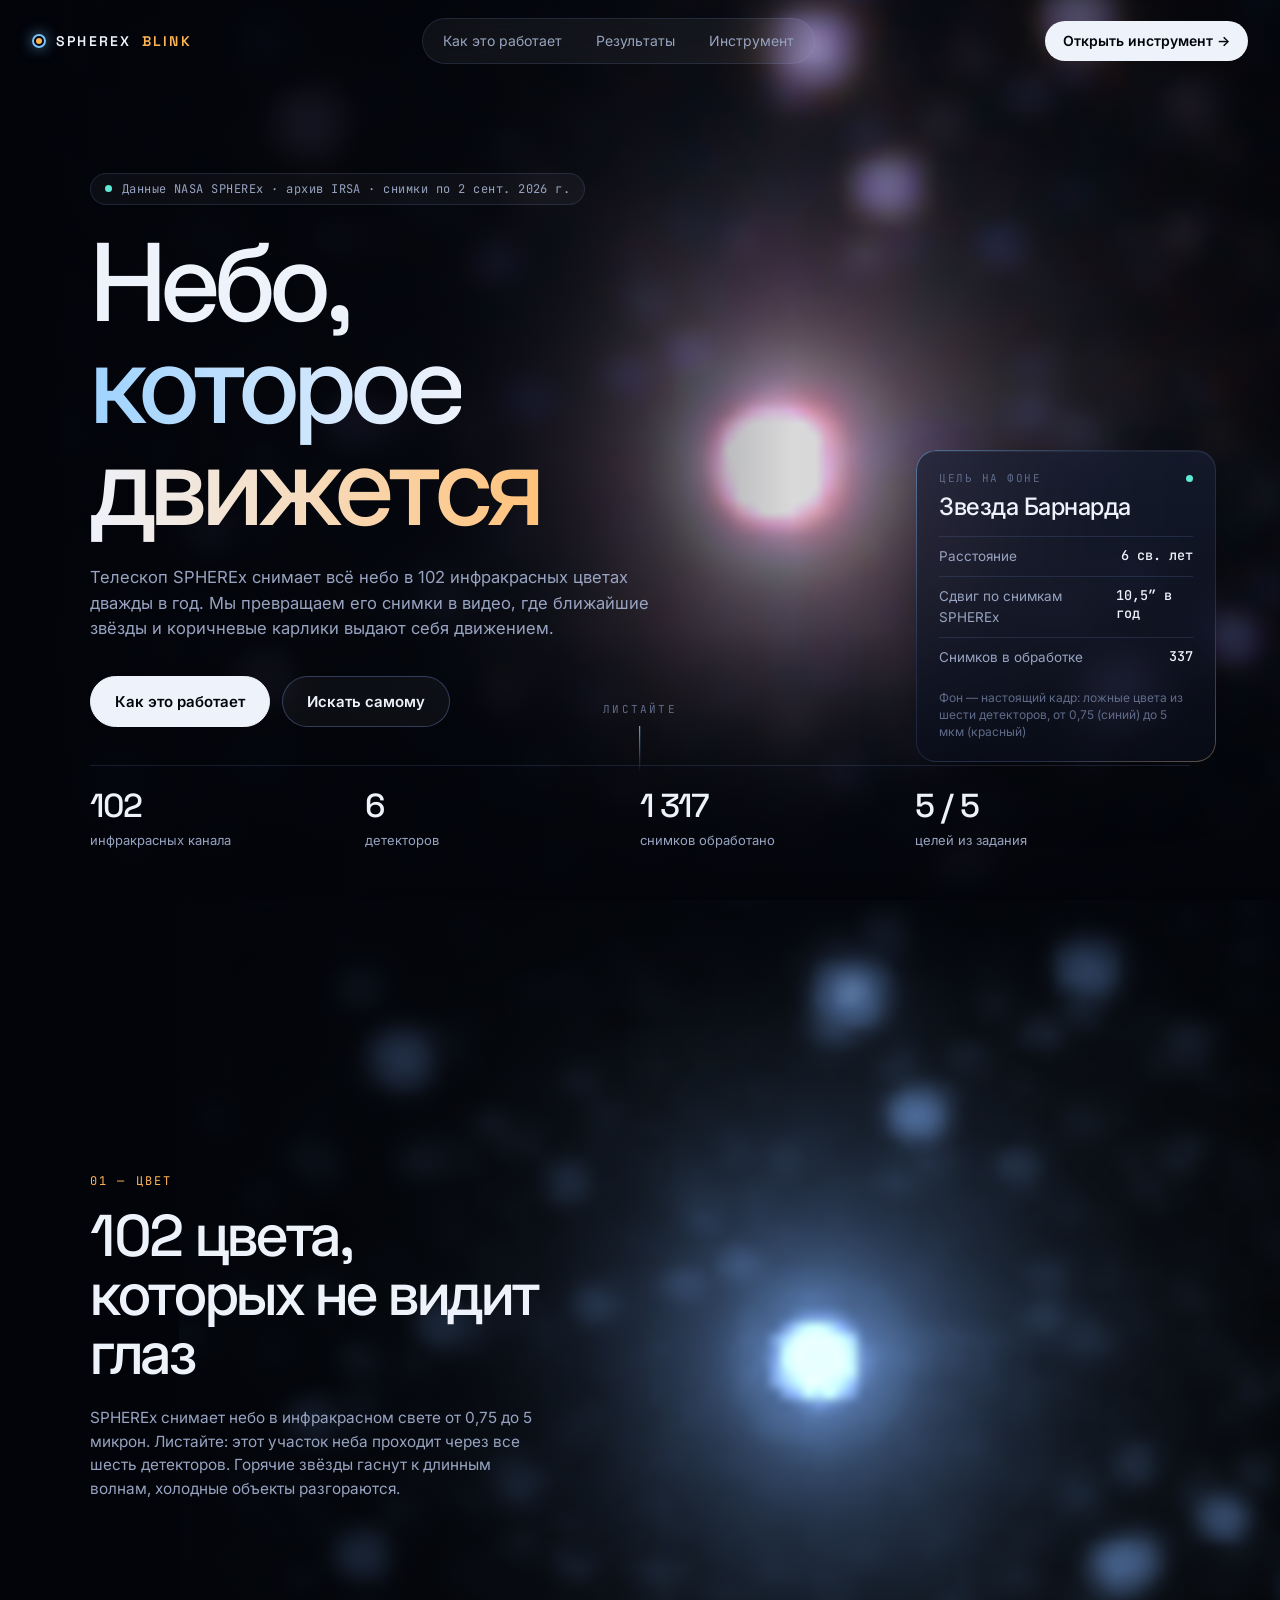
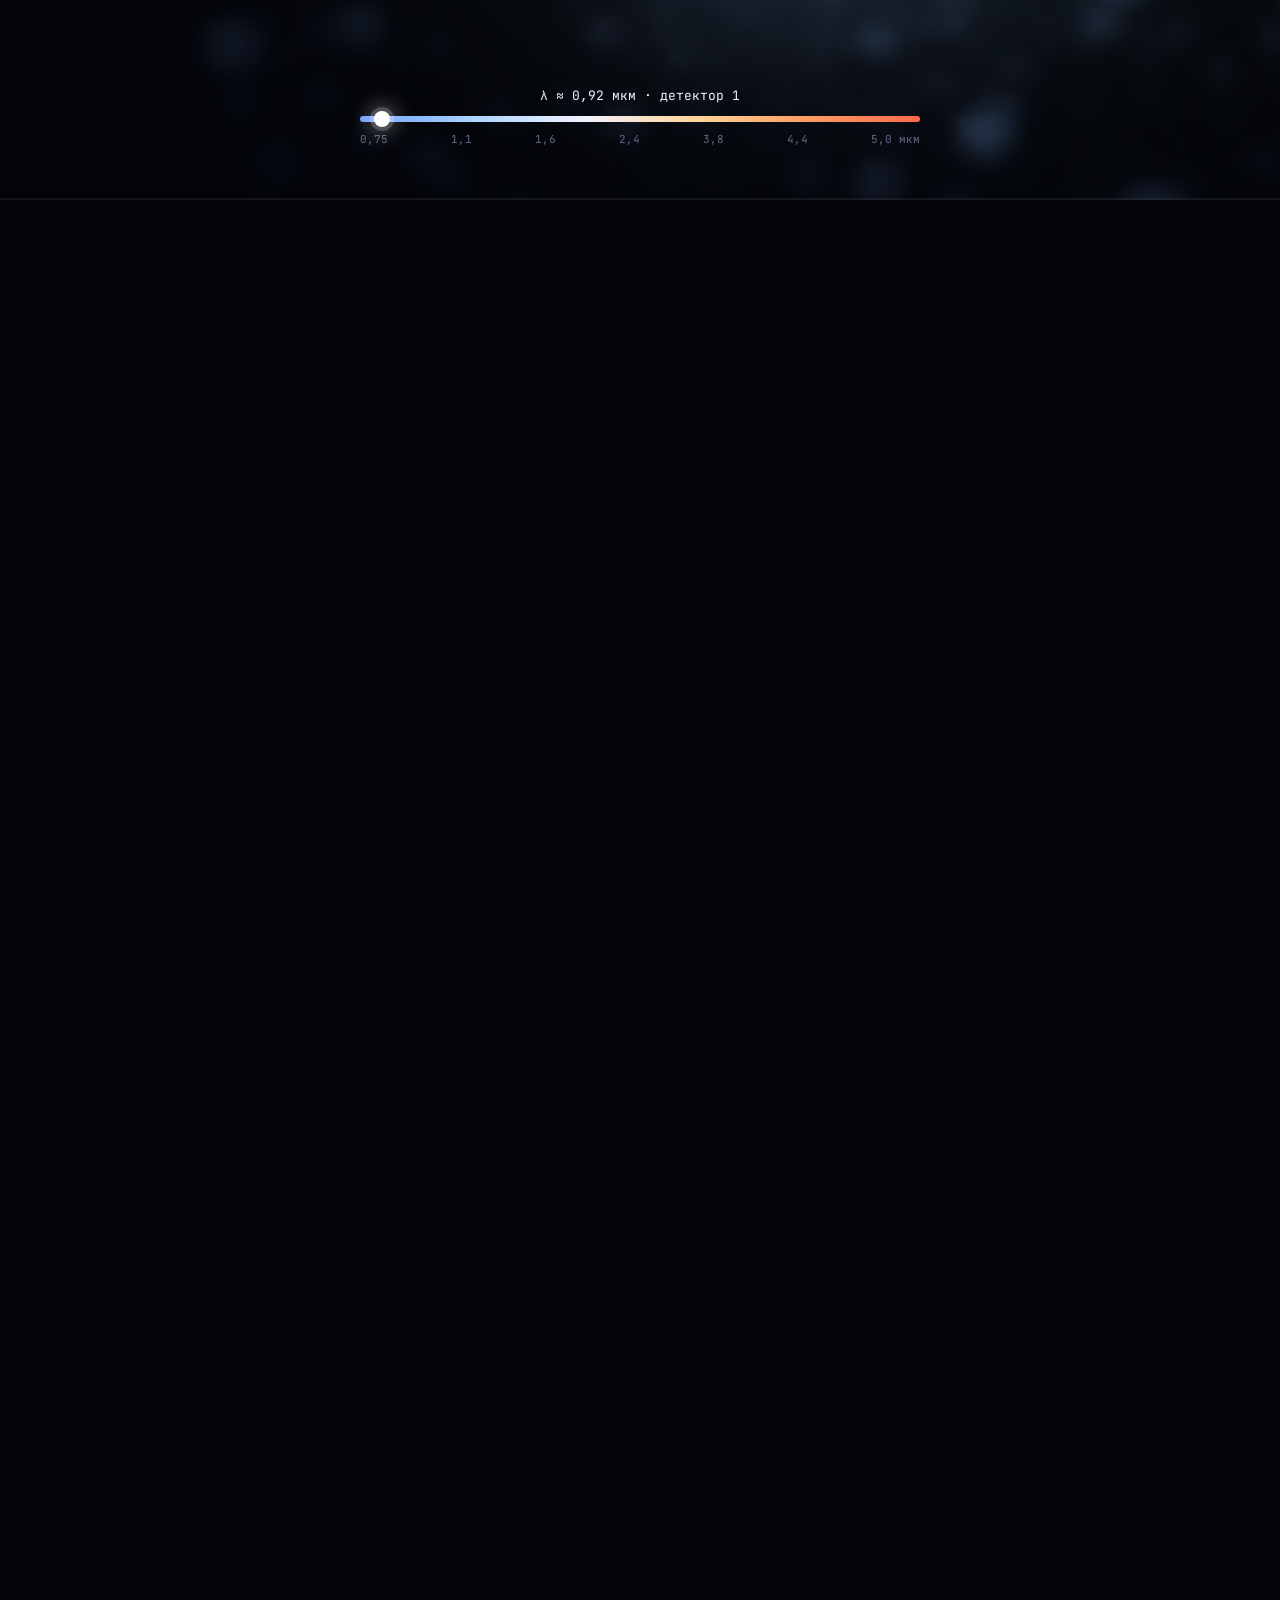
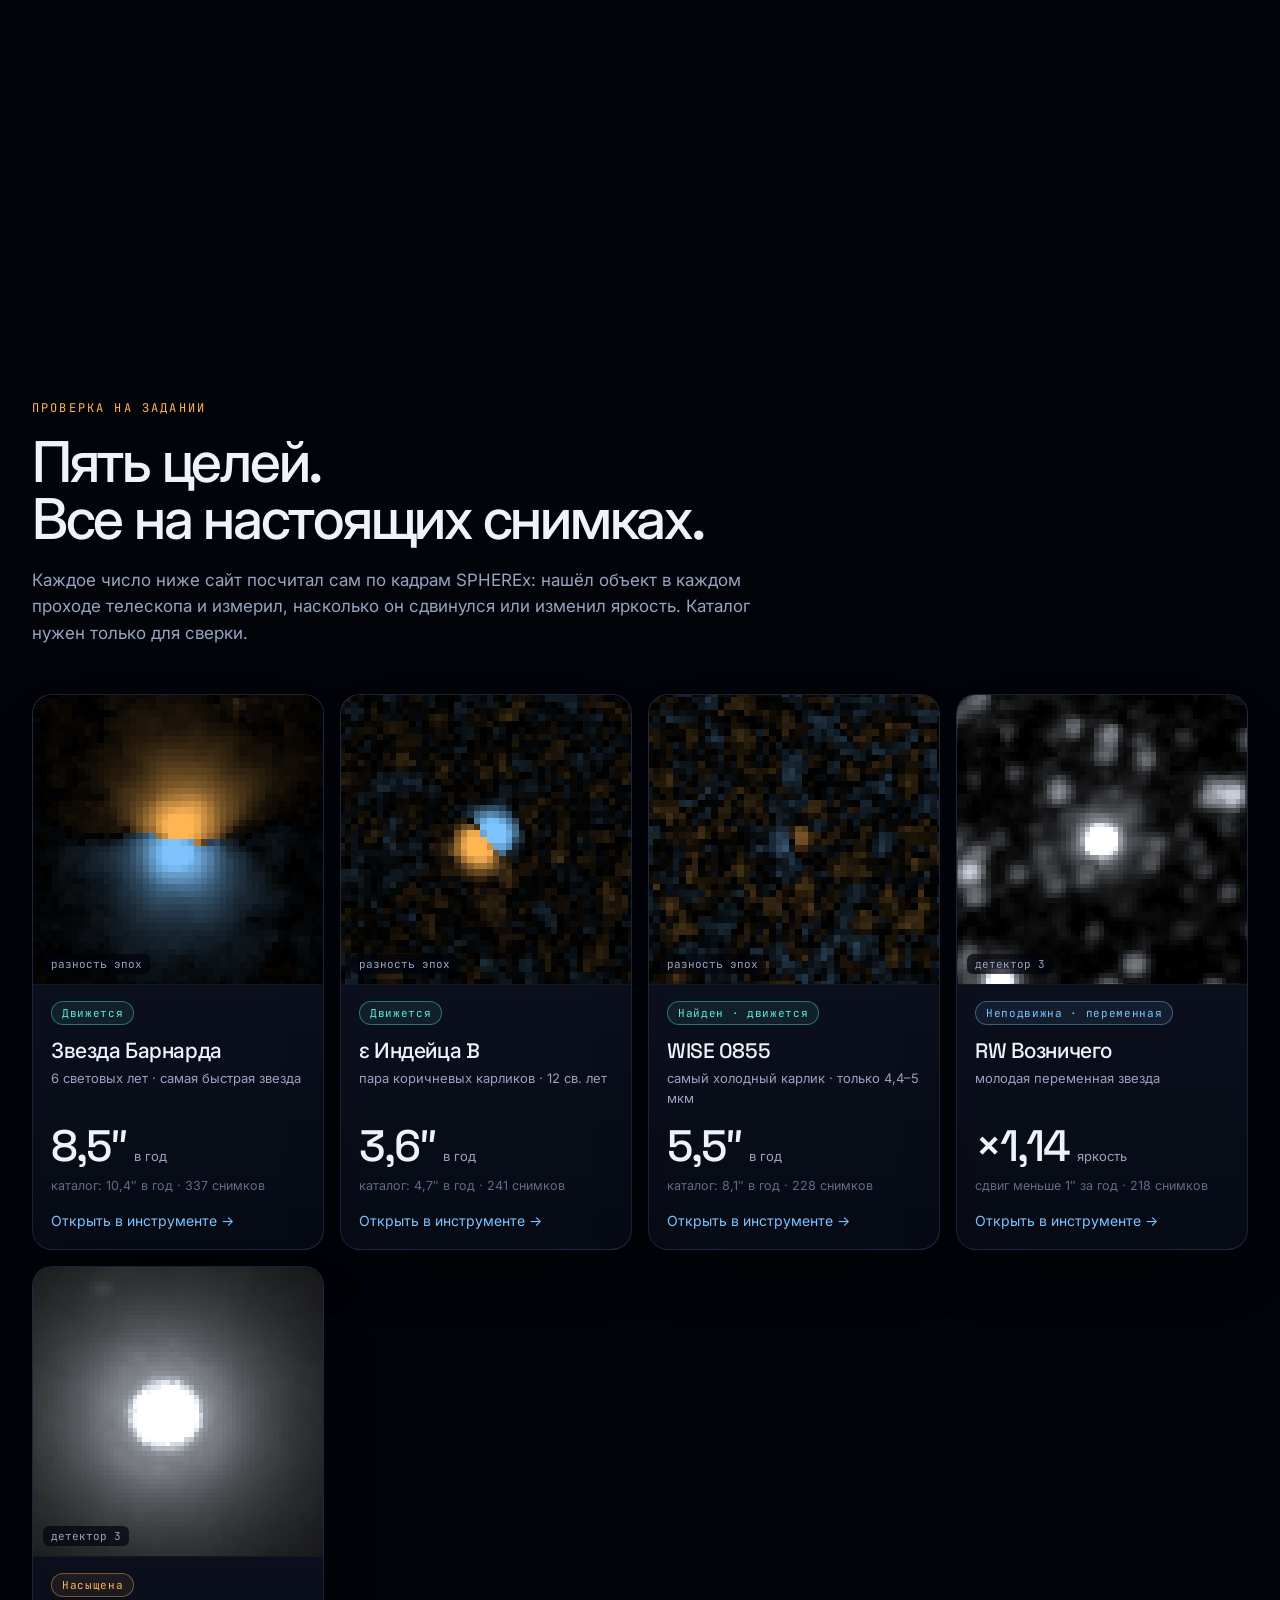
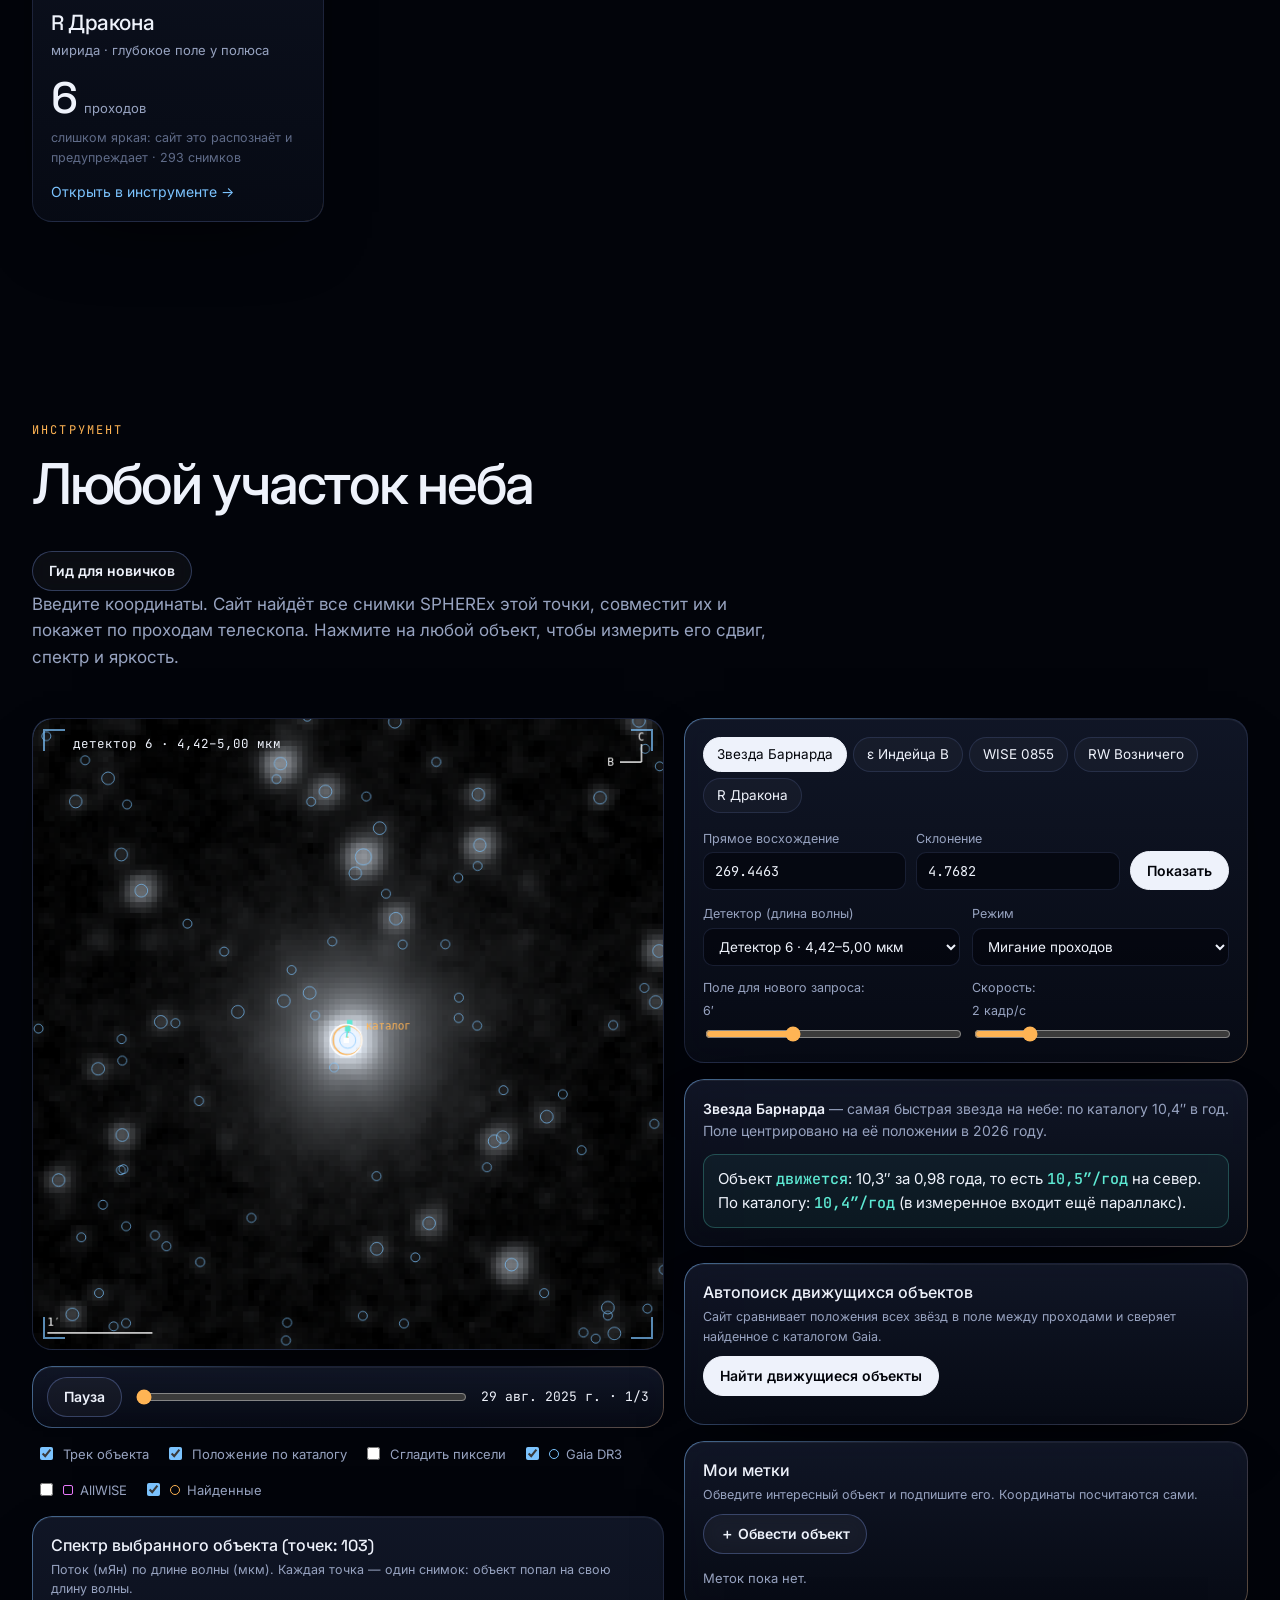
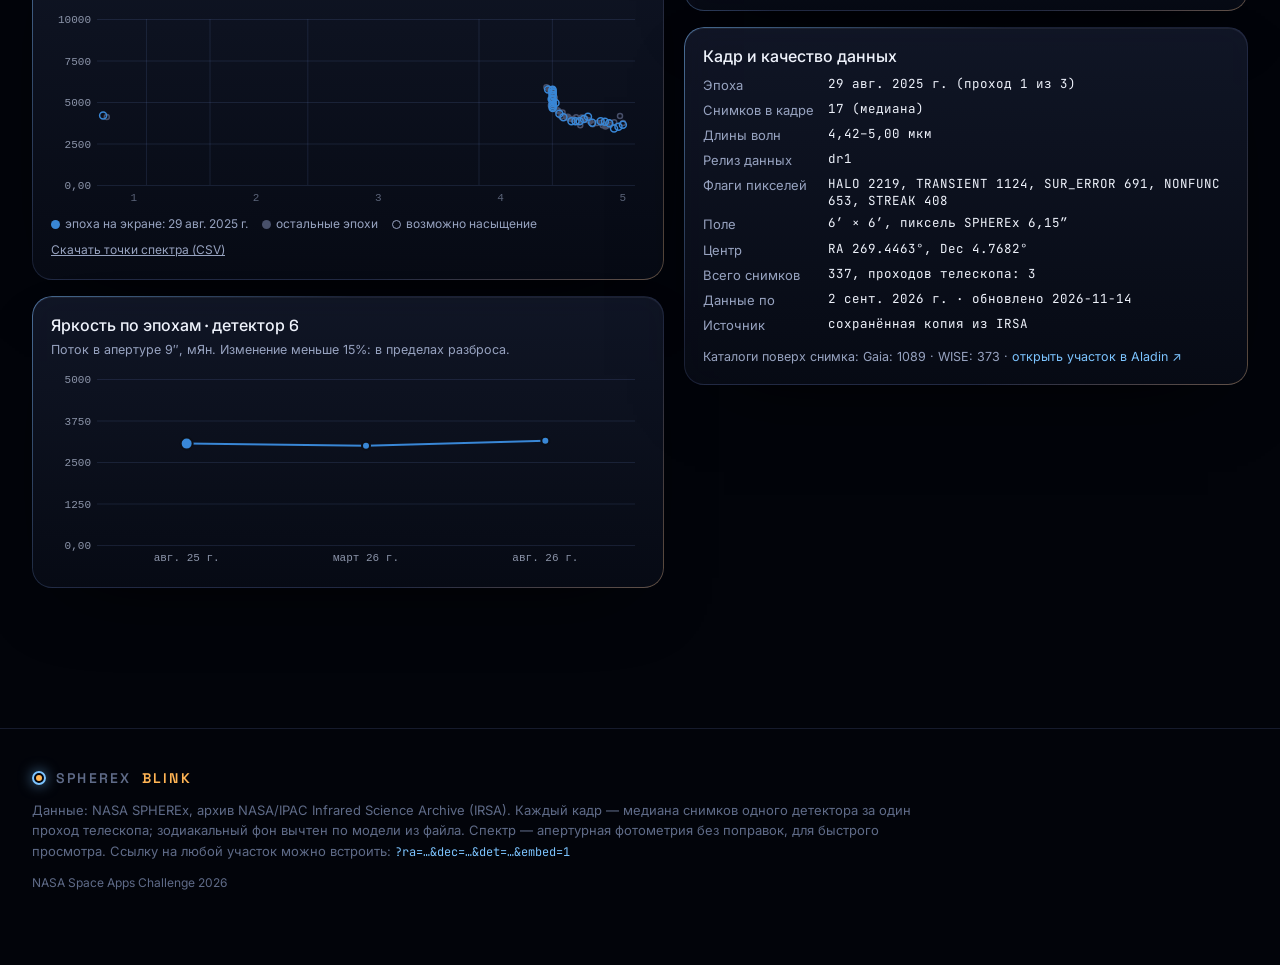
==== commit 5fae5a46: "Add moving-object search, Gaia/AllWISE overlays, markers and beginner guide Co-Authored-By: Claude O" ====
--- a/index.html
+++ b/index.html
@@ -108,6 +108,7 @@
  <div class="sec-h rv">
   <div class="eyebrow">Инструмент</div>
   <h2>Любой участок неба</h2>
+  <button class="btn ghost sm guide" id="guideBtn" type="button">Гид для новичков</button>
   <p>Введите координаты. Сайт найдёт все снимки SPHEREx этой точки, совместит их и покажет по проходам телескопа. Нажмите на любой объект, чтобы измерить его сдвиг, спектр и яркость.</p>
  </div>
  <div class="wrap">
@@ -127,6 +128,9 @@
     <label><input type="checkbox" id="trk" checked>Трек объекта</label>
     <label><input type="checkbox" id="cat" checked>Положение по каталогу</label>
     <label><input type="checkbox" id="smooth">Сгладить пиксели</label>
+    <label><input type="checkbox" id="ovg" checked><i class="sw g"></i>Gaia DR3</label>
+    <label><input type="checkbox" id="ovw"><i class="sw w"></i>AllWISE</label>
+    <label><input type="checkbox" id="ovc" checked><i class="sw c"></i>Найденные</label>
    </div>
    <div class="panel glass">
     <h3 id="sph">Спектр выбранного объекта</h3>
@@ -160,9 +164,23 @@
     <p class="note" id="note"></p>
     <p class="move" id="move"></p>
    </div>
+   <div class="panel glass" id="autoPanel">
+    <h3>Автопоиск движущихся объектов</h3>
+    <p class="sub">Сайт сравнивает положения всех звёзд в поле между проходами и сверяет найденное с каталогом Gaia.</p>
+    <button class="btn pri sm" id="auto" type="button">Найти движущиеся объекты</button>
+    <p class="sub an" id="autoNote"></p>
+    <ol class="cands" id="cands"></ol>
+   </div>
+   <div class="panel glass">
+    <h3>Мои метки</h3>
+    <p class="sub">Обведите интересный объект и подпишите его. Координаты посчитаются сами.</p>
+    <button class="btn ghost sm" id="markBtn" type="button">＋ Обвести объект</button>
+    <ul class="marks" id="marks"></ul>
+   </div>
    <div class="panel glass">
     <h3>Кадр и качество данных</h3>
     <dl class="kv" id="meta"></dl>
+    <p class="sub catl">Каталоги поверх снимка: <span id="catn">…</span> · <a id="aladin" href="#" target="_blank" rel="noopener">открыть участок в Aladin ↗</a></p>
    </div>
   </div>
  </div>
@@ -174,6 +192,16 @@
  <p class="small">NASA Space Apps Challenge 2026</p>
 </footer>
 
+<div class="tour" id="tour" role="dialog" aria-label="Гид для новичков">
+ <div class="tour-hole" id="tourHole"></div>
+ <div class="tour-card glass" id="tourCard">
+  <div class="tour-step" id="tourStep"></div>
+  <h4 id="tourT"></h4>
+  <p id="tourP"></p>
+  <div class="tour-btns"><button class="lnk" id="tourSkip" type="button">Пропустить</button><span></span><button class="btn ghost sm" id="tourBack" type="button">Назад</button><button class="btn pri sm" id="tourNext" type="button">Далее</button></div>
+ </div>
+</div>
+
 <script src="vendor/lenis.min.js"></script>
 <script src="spx.js"></script>
 <script src="app.js"></script>
--- a/style.css
+++ b/style.css
@@ -216,3 +216,32 @@
 }
 @media(max-width:560px){.cta{display:none}.ctl{grid-template-columns:1fr}}
 @media(prefers-reduced-motion:reduce){#hero{animation:none}.hero-in,.hero-card{animation:none}.rv{opacity:1;transform:none;transition:none}}
+
+/* ---------- new tool features ---------- */
+.sec-h .guide{margin-top:20px}
+.sw{display:inline-block;width:10px;height:10px;border:1.5px solid;border-radius:50%}
+.sw.g{border-color:#7cc4ff}.sw.w{border-color:#e879f9;border-radius:2px}.sw.c{border-color:#ffb454}
+.an{margin:10px 0 0}
+.cands{list-style:none;margin:10px 0 0;padding:0;display:grid;gap:8px}
+.cands li{display:flex;gap:12px;align-items:flex-start;padding:10px 12px;border:1px solid var(--line);border-radius:12px;cursor:pointer;transition:border-color .2s,background .2s}
+.cands li:hover{border-color:var(--amber);background:rgba(255,180,84,.06)}
+.cands li.none,.marks li.none{cursor:default;color:var(--mut);font-size:13px;border:0;padding:4px 0}
+.cands .n{flex:none;width:26px;height:26px;border-radius:50%;display:grid;place-items:center;background:var(--amber);color:#02040a;font:600 13px var(--mono)}
+.cands .cv{font:500 16px var(--disp)}.cands .cv small{font:13px var(--sans);color:var(--mut)}
+.cc{font:11.5px var(--mono);color:var(--mut)}
+.k{display:inline-block;margin-top:5px;font:11px var(--mono);padding:2px 8px;border-radius:999px;border:1px solid}
+.k.ok{color:var(--blue);border-color:rgba(124,196,255,.4)}.k.new{color:var(--amber);border-color:rgba(255,180,84,.5);background:rgba(255,180,84,.08)}
+.marks{list-style:none;margin:10px 0 0;padding:0;display:grid;gap:6px}
+.marks li{display:grid;grid-template-columns:1fr auto auto;gap:8px;align-items:center}
+.marks input{background:rgba(2,4,10,.6);border:1px solid var(--line);border-radius:8px;padding:6px 9px;font-size:13.5px;color:var(--teal);width:100%}
+.marks button{background:none;border:1px solid var(--line);border-radius:8px;color:var(--mut);width:28px;height:28px;cursor:pointer}
+#markBtn.on{border-color:var(--teal);color:var(--teal)}
+.catl{margin:12px 0 0}.catl a{color:var(--blue)}
+.tour{position:fixed;inset:0;z-index:100;display:none}
+.tour.on{display:block}
+.tour-hole{position:fixed;border-radius:16px;box-shadow:0 0 0 9999px rgba(2,4,10,.74),0 0 0 2px var(--amber),0 0 40px rgba(255,180,84,.35);transition:all .35s cubic-bezier(.2,.7,.2,1);pointer-events:none}
+.tour-card{position:fixed;padding:20px 22px;transition:left .35s,top .35s}
+.tour-step{font:11px var(--mono);letter-spacing:.14em;text-transform:uppercase;color:var(--amber)}
+.tour-card h4{font:500 22px var(--disp);margin:6px 0 8px;letter-spacing:-.02em}
+.tour-card p{color:var(--mut);font-size:14.5px;margin:0 0 16px}
+.tour-btns{display:flex;align-items:center;gap:8px}.tour-btns span{flex:1}
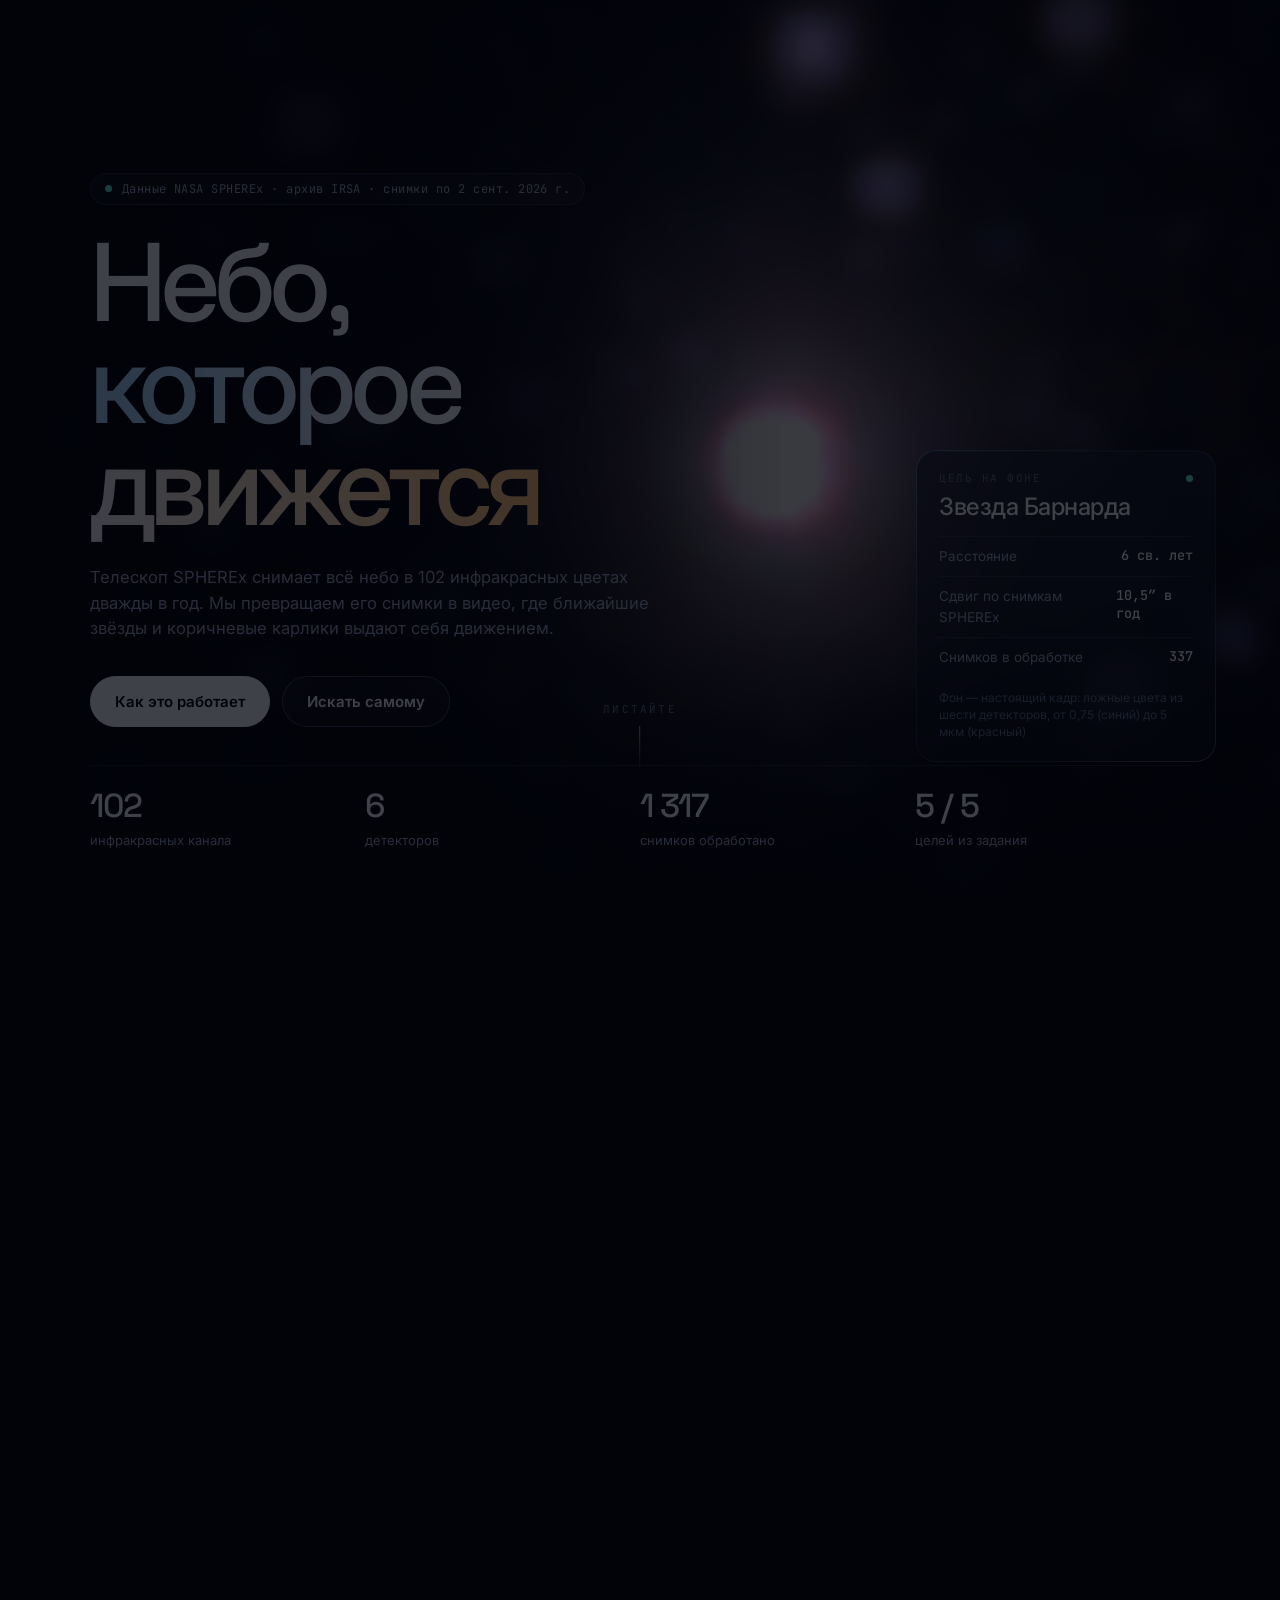
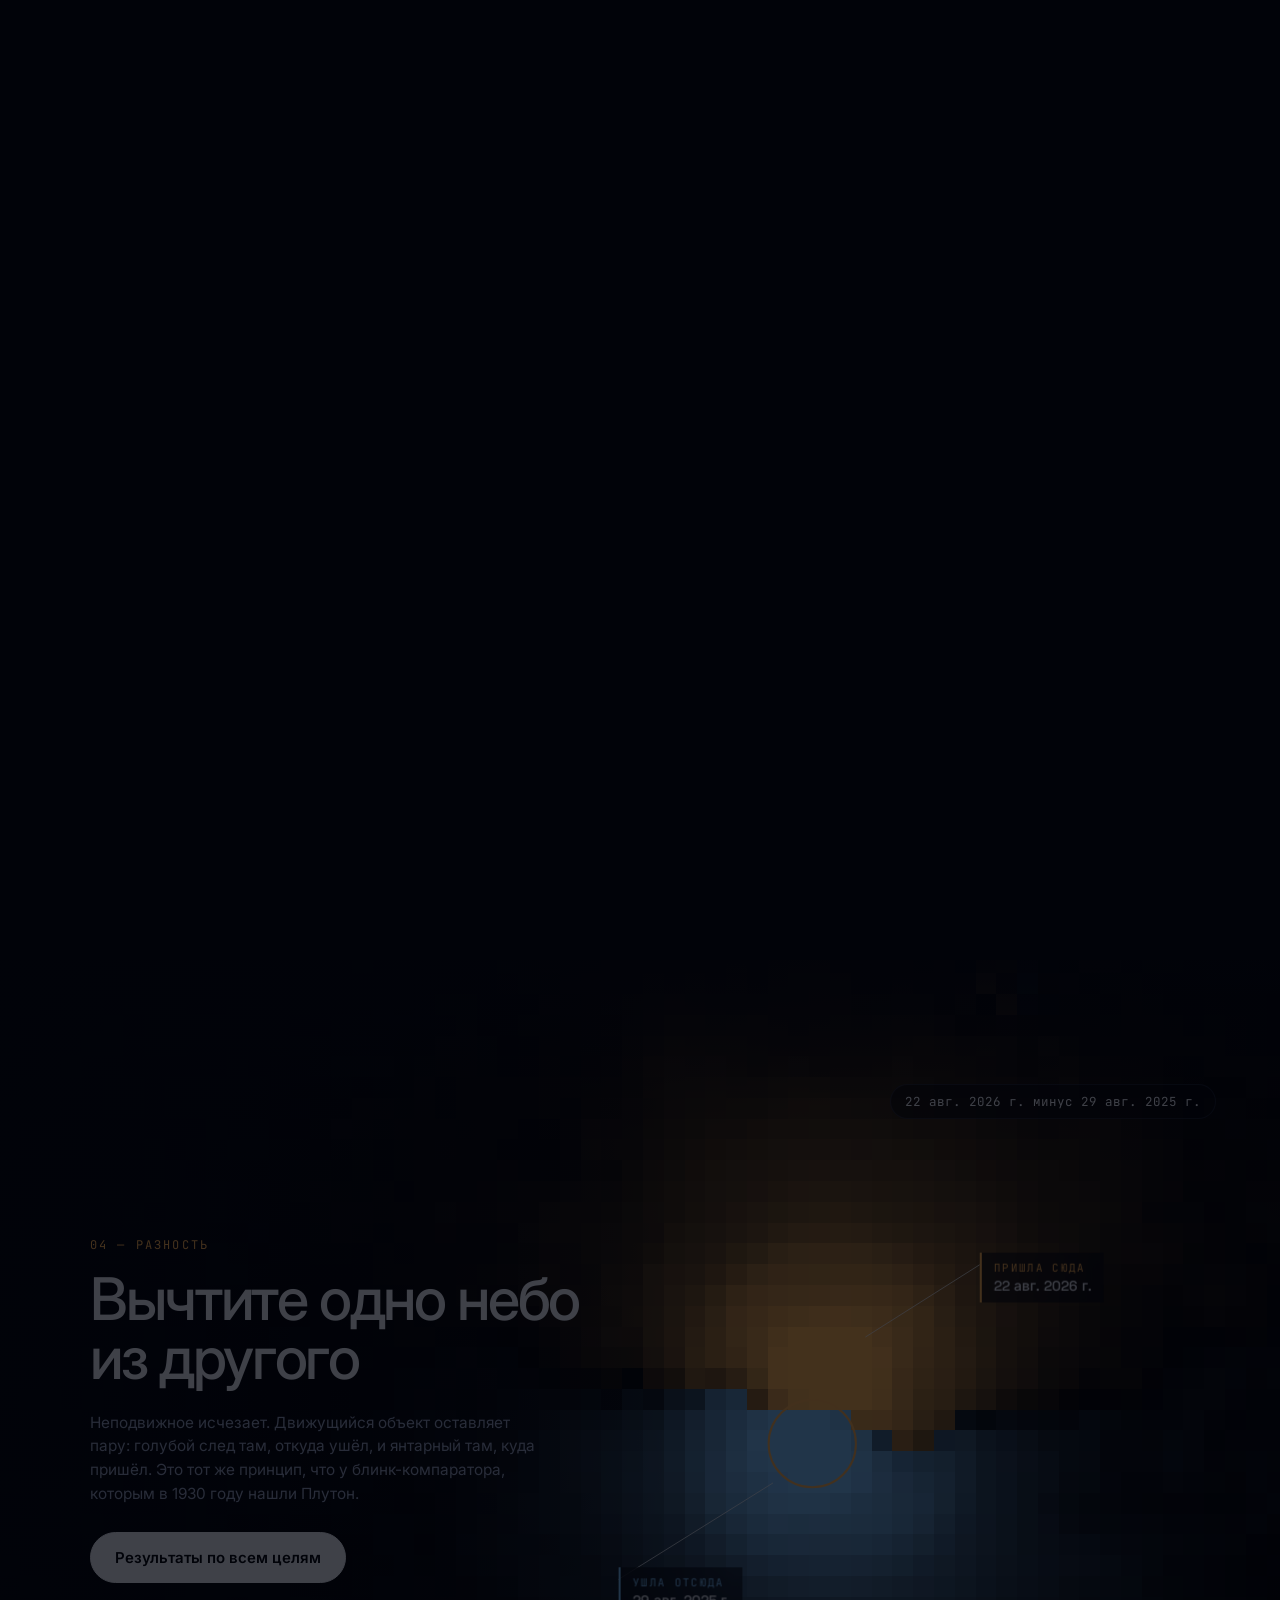
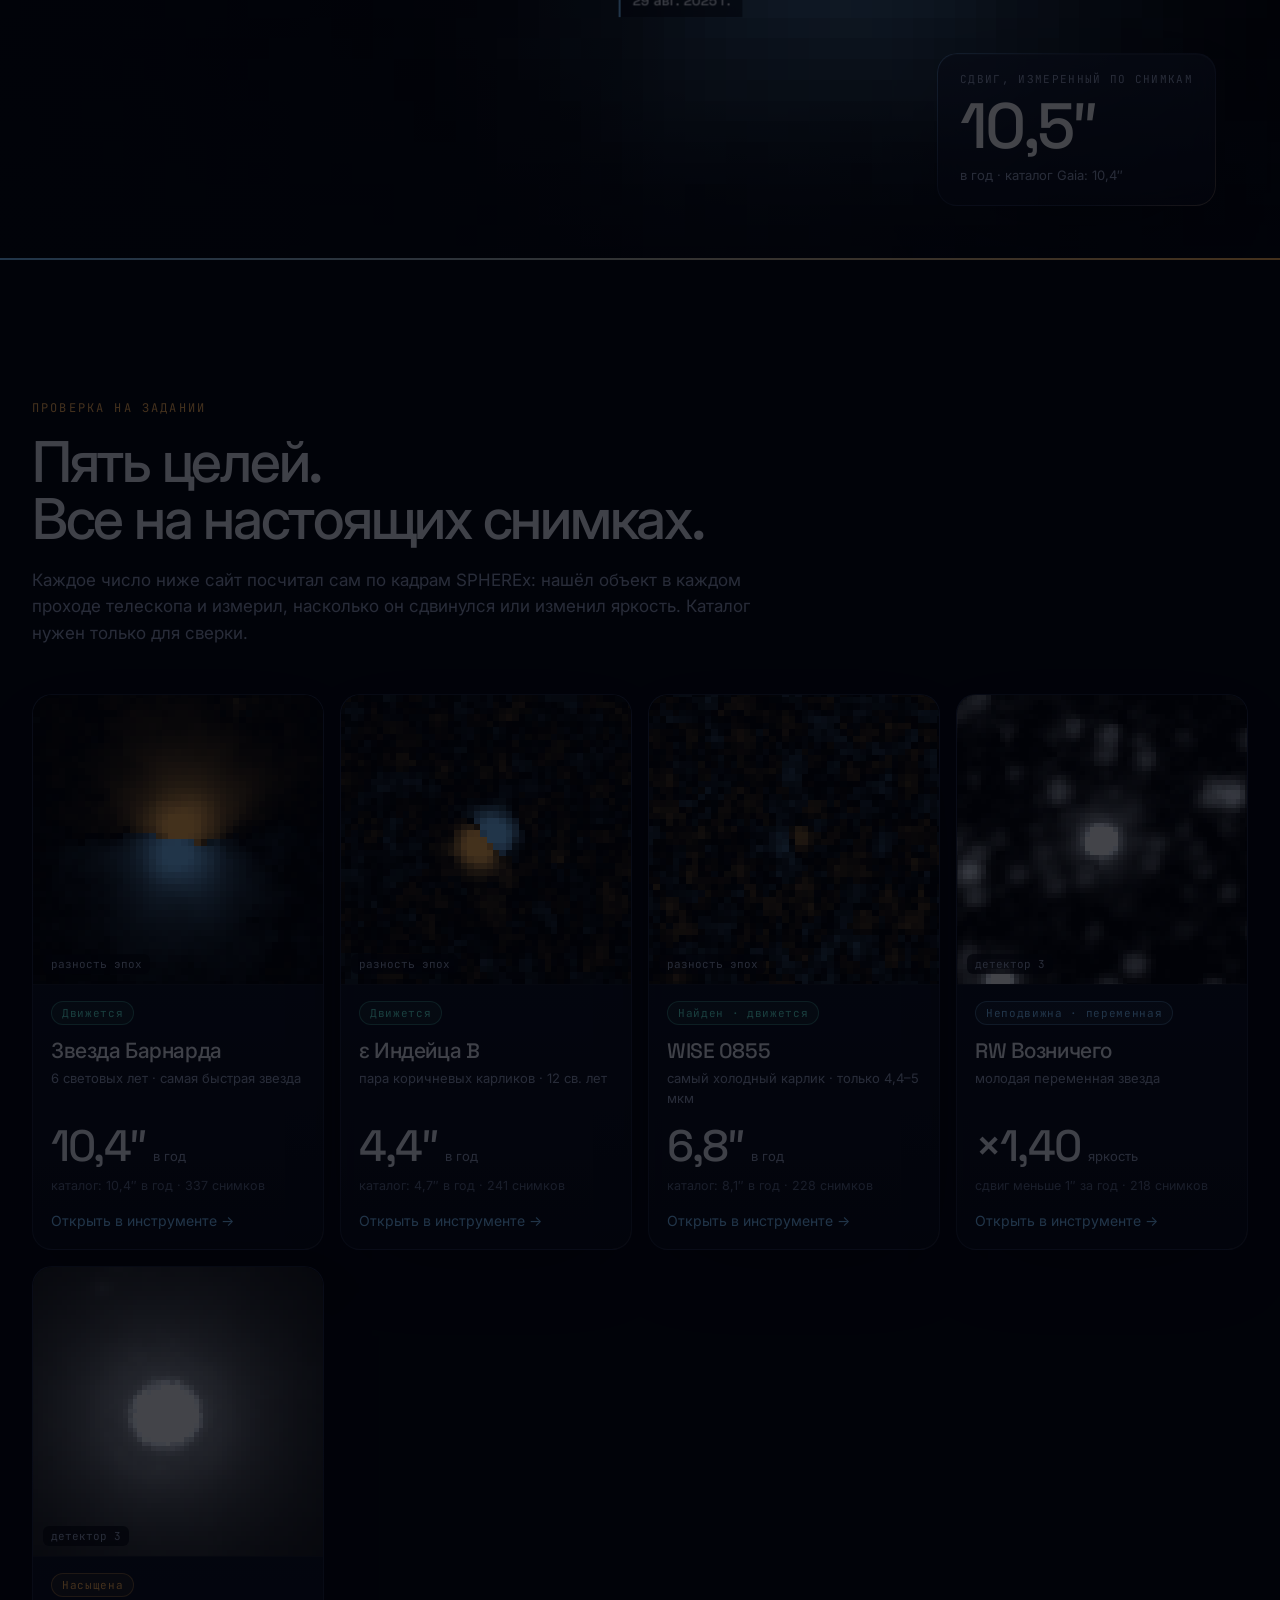
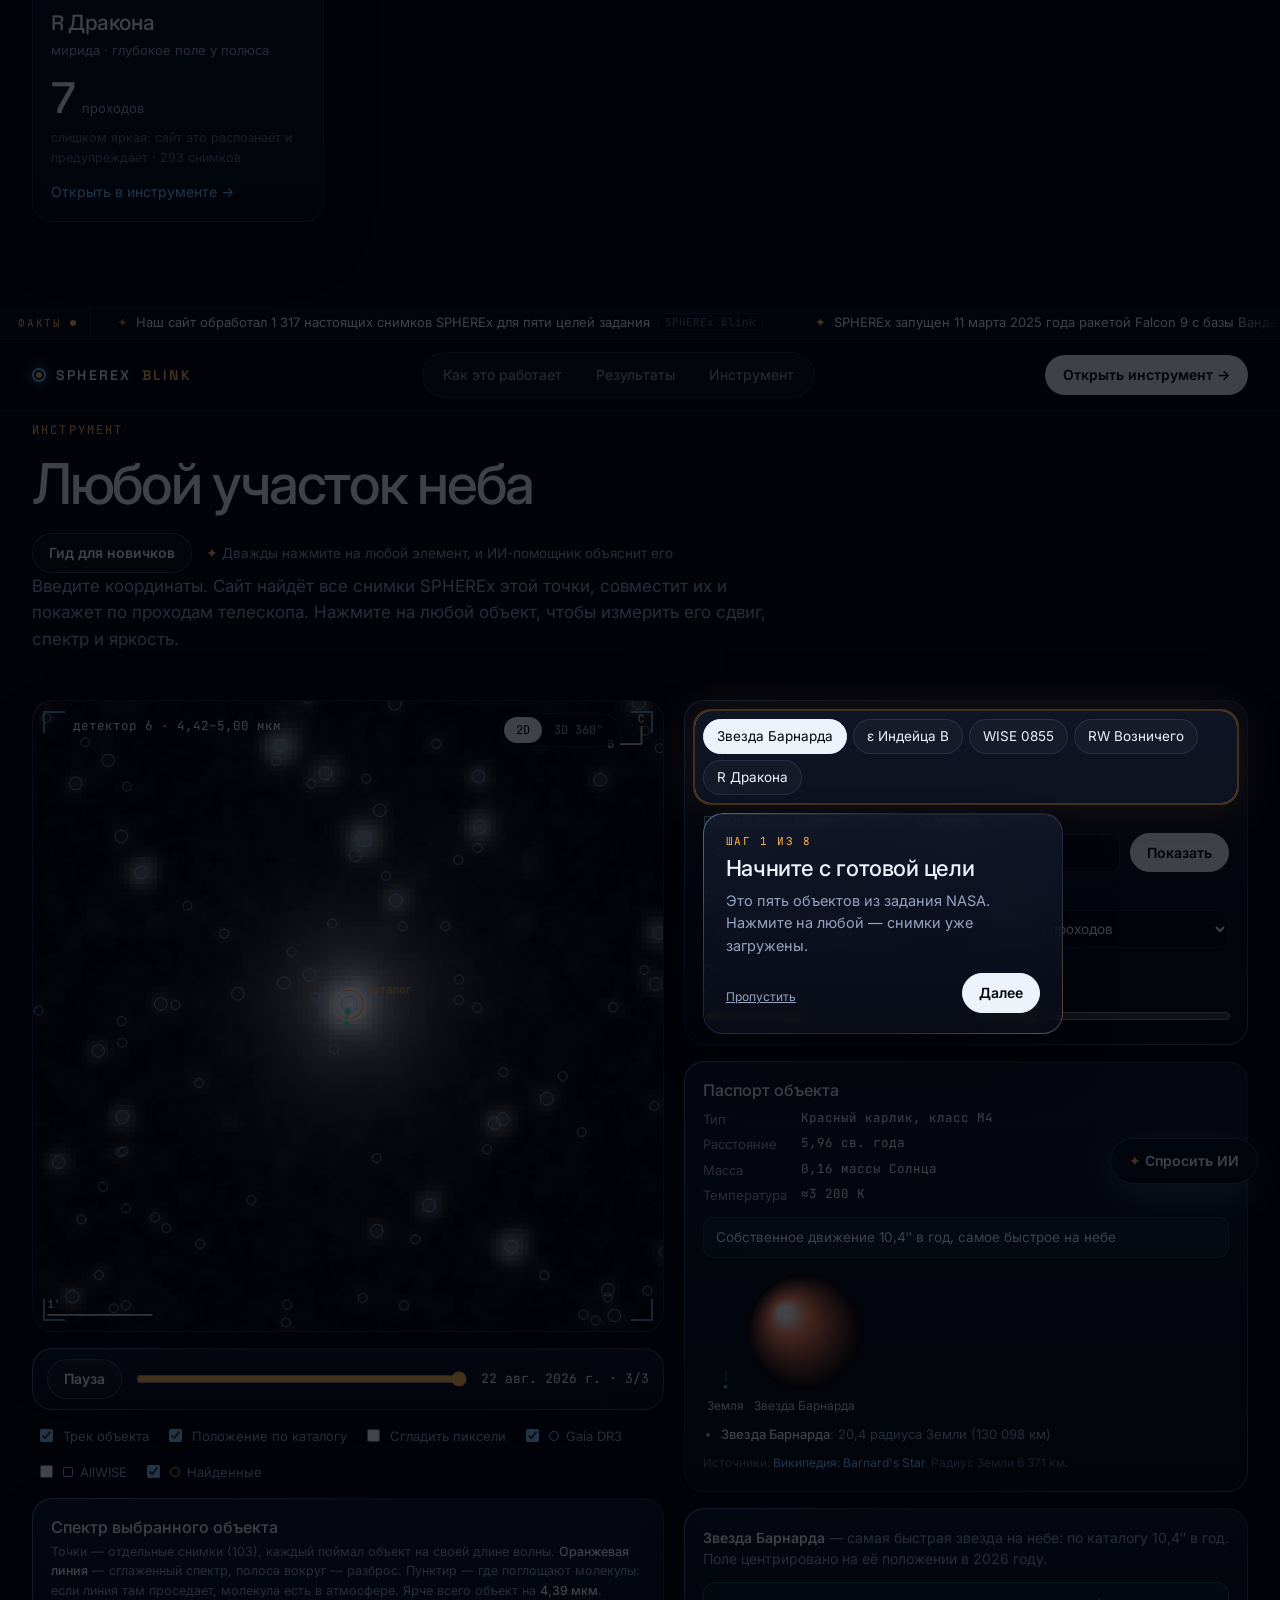
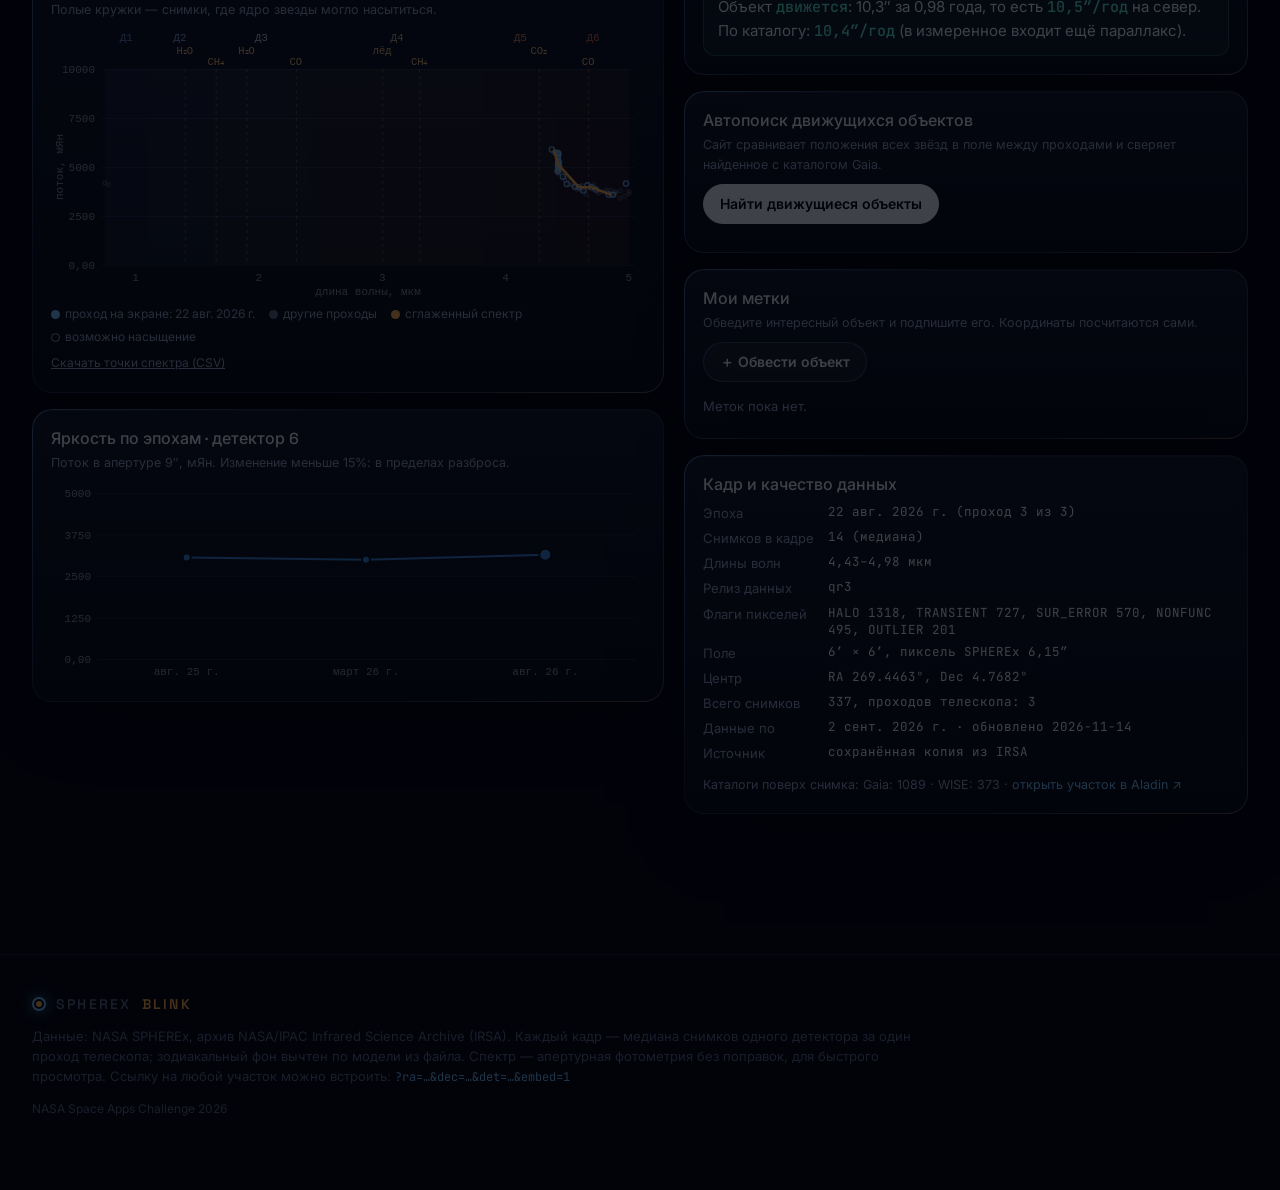
==== commit 5c890d9e: "Add 3D 360 view, AI assistant, verified facts ticker, object passports, clearer spectrum Co-Authored" ====
--- a/index.html
+++ b/index.html
@@ -13,6 +13,8 @@
 </head>
 <body>
 
+<div class="ticker" id="ticker"><div class="tick-label">Факты<i></i></div><div class="tick-win"><div class="tick-track" id="tickTrack"></div></div></div>
+
 <header class="nav">
  <a class="brand" href="#top"><span class="mark"></span>SPHEREx <b>Blink</b></a>
  <nav class="pill" aria-label="Разделы">
@@ -108,13 +110,15 @@
  <div class="sec-h rv">
   <div class="eyebrow">Инструмент</div>
   <h2>Любой участок неба</h2>
-  <button class="btn ghost sm guide" id="guideBtn" type="button">Гид для новичков</button>
+  <div class="tool-acts"><button class="btn ghost sm guide" id="guideBtn" type="button">Гид для новичков</button><span class="aihint"><b>✦</b> Дважды нажмите на любой элемент, и ИИ-помощник объяснит его</span></div>
   <p>Введите координаты. Сайт найдёт все снимки SPHEREx этой точки, совместит их и покажет по проходам телескопа. Нажмите на любой объект, чтобы измерить его сдвиг, спектр и яркость.</p>
  </div>
  <div class="wrap">
   <div class="col">
    <div class="view glass">
     <canvas id="cv" width="702" height="702"></canvas>
+    <div class="v3d" id="v3d"><span id="v3dmsg"></span><small class="v3dh">Тяните мышью, чтобы повернуть · двойной клик останавливает вращение</small></div>
+    <div class="vtog"><button id="b2d" class="on" type="button">2D</button><button id="b3d" type="button">3D 360°</button></div>
     <div class="hud" id="hud"></div>
     <i class="corner tl"></i><i class="corner tr"></i><i class="corner bl"></i><i class="corner br"></i>
     <div class="load" id="load"><div id="lmsg">Загрузка…</div><div class="pb"><i id="lbar"></i></div><small id="lsub"></small></div>
@@ -160,6 +164,7 @@
      <label>Скорость: <span id="fpsv"></span><input type="range" id="fps" min="1" max="6" value="2"></label>
     </div>
    </div>
+   <div class="panel glass" id="passport"></div>
    <div class="panel glass">
     <p class="note" id="note"></p>
     <p class="move" id="move"></p>
@@ -202,6 +207,16 @@
  </div>
 </div>
 
+<button class="aifab" id="aiFab" type="button"><b>✦</b> Спросить ИИ</button>
+<div class="ai glass" id="ai" role="dialog" aria-label="ИИ-помощник">
+ <div class="ai-h"><span><b>✦</b> Помощник · <em id="aiMode">справка</em></span><button id="aiX" type="button" aria-label="Закрыть">×</button></div>
+ <div class="ai-ctx" id="aiCtx"></div>
+ <p class="ai-t">Что вас интересует?</p>
+ <div class="ai-in"><input id="aiQ" type="text" placeholder="Например: почему эта звезда движется?" autocomplete="off"><button class="btn pri sm" id="aiGo" type="button">Спросить</button></div>
+ <div class="ai-ans" id="aiAns"></div>
+</div>
+
+<script type="module" src="view3d.js"></script>
 <script src="vendor/lenis.min.js"></script>
 <script src="spx.js"></script>
 <script src="app.js"></script>
--- a/style.css
+++ b/style.css
@@ -110,7 +110,7 @@
 .speed span{display:block;font:11px var(--mono);letter-spacing:.12em;text-transform:uppercase;color:var(--mut)}
 .speed b{display:block;font:500 64px/1 var(--disp);letter-spacing:-.04em;margin:8px 0 4px;color:#fff}
 .speed small{font-size:13px;color:var(--mut)}
-.schip{position:absolute;right:5vw;top:96px;font:12.5px var(--mono);padding:8px 14px;border-radius:999px;border:1px solid var(--line);background:rgba(2,4,10,.55);opacity:0}
+.schip{position:absolute;right:5vw;top:124px;font:12.5px var(--mono);padding:8px 14px;border-radius:999px;border:1px solid var(--line);background:rgba(2,4,10,.55);opacity:0}
 .sprog{position:absolute;left:0;right:0;bottom:0;height:2px;background:rgba(255,255,255,.06)}
 .sprog i{display:block;height:100%;background:linear-gradient(90deg,var(--blue),var(--amber));transform-origin:left;transform:scaleX(0)}
 
@@ -245,3 +245,52 @@
 .tour-card h4{font:500 22px var(--disp);margin:6px 0 8px;letter-spacing:-.02em}
 .tour-card p{color:var(--mut);font-size:14.5px;margin:0 0 16px}
 .tour-btns{display:flex;align-items:center;gap:8px}.tour-btns span{flex:1}
+
+/* ---------- facts ticker ---------- */
+.ticker{position:fixed;inset:0 0 auto 0;height:34px;z-index:60;display:flex;align-items:center;background:rgba(6,9,18,.92);border-bottom:1px solid var(--line);-webkit-backdrop-filter:blur(10px);backdrop-filter:blur(10px);font-size:13px}
+.tick-label{flex:none;display:flex;align-items:center;gap:8px;height:100%;padding:0 14px 0 18px;font:11px var(--mono);letter-spacing:.16em;text-transform:uppercase;color:var(--amber);border-right:1px solid var(--line)}
+.tick-label i{width:6px;height:6px;border-radius:50%;background:var(--amber);animation:pulse 2s infinite}
+.tick-win{overflow:hidden;flex:1;mask-image:linear-gradient(90deg,transparent,#000 4%,#000 96%,transparent);-webkit-mask-image:linear-gradient(90deg,transparent,#000 4%,#000 96%,transparent)}
+.tick-track{display:inline-flex;white-space:nowrap;animation:tick 150s linear infinite}
+.ticker:hover .tick-track{animation-play-state:paused}
+@keyframes tick{from{transform:translateX(0)}to{transform:translateX(-50%)}}
+.tick-track a{display:inline-flex;align-items:center;gap:8px;padding:0 26px;color:var(--fg)}
+.tick-track a b{color:var(--amber);font-weight:400}
+.tick-track a span{font:11px var(--mono);color:var(--dim);border:1px solid var(--line);border-radius:6px;padding:1px 6px}
+.tick-track a:hover span{color:var(--blue);border-color:var(--blue)}
+.nav{top:34px}
+/* ---------- 3D ---------- */
+.vtog{position:absolute;right:44px;top:12px;display:flex;padding:3px;border-radius:999px;background:rgba(2,4,10,.7);border:1px solid var(--line);z-index:4}
+.vtog button{background:none;border:0;border-radius:999px;padding:5px 12px;font:12px var(--mono);color:var(--mut);cursor:pointer}
+.vtog button.on{background:var(--fg);color:#02040a}
+.v3d{position:absolute;inset:0;display:none;z-index:3;background:#02040a;border-radius:inherit;overflow:hidden}
+.v3d.on{display:block}.v3d canvas{display:block;cursor:grab}
+#v3dmsg{position:absolute;left:50%;top:50%;transform:translate(-50%,-50%);color:var(--mut)}
+.v3dh{position:absolute;left:0;right:0;bottom:12px;text-align:center;font:11.5px var(--mono);color:var(--dim);pointer-events:none}
+/* ---------- passport ---------- */
+.pext{font-size:13.5px;color:var(--fg);margin:12px 0 10px;padding:9px 12px;border-radius:10px;background:rgba(124,196,255,.06);border:1px solid rgba(124,196,255,.18)}
+.size canvas{display:block;width:100%;height:150px}
+.sizes{margin:6px 0 0;padding-left:18px;font-size:13px;color:var(--mut)}.sizes b{color:var(--fg);font-weight:500}
+.src{font-size:12px;color:var(--dim);margin:10px 0 0}.src a{color:var(--blue)}
+#sp{height:270px}
+.sub b{color:var(--fg);font-weight:500}
+/* ---------- AI assistant ---------- */
+.tool-acts{display:flex;flex-wrap:wrap;align-items:center;gap:14px;margin-top:20px}.tool-acts .guide{margin:0}
+.aihint{font-size:13.5px;color:var(--mut)}.aihint b,.aifab b,.ai-h b{color:var(--amber);font-weight:400}
+.aifab{position:fixed;right:22px;bottom:22px;z-index:70;border:1px solid var(--line2);border-radius:999px;padding:11px 18px;background:rgba(10,14,26,.85);-webkit-backdrop-filter:blur(12px);backdrop-filter:blur(12px);
+ font-weight:600;font-size:14px;cursor:pointer;box-shadow:0 10px 40px -10px rgba(124,196,255,.5);transition:transform .2s,border-color .2s}
+.aifab:hover{transform:translateY(-2px);border-color:var(--amber)}
+.ai{position:fixed;z-index:120;display:none;padding:16px 18px 18px;box-shadow:0 30px 80px -20px rgba(0,0,0,.9),0 0 0 1px rgba(255,180,84,.25)}
+.ai.on{display:block;animation:rise .25s cubic-bezier(.2,.7,.2,1)}
+.ai-h{display:flex;justify-content:space-between;align-items:center;font:12px var(--mono);letter-spacing:.06em;color:var(--mut)}
+.ai-h em{font-style:normal;color:var(--teal)}
+.ai-h button{background:none;border:0;color:var(--mut);font-size:20px;cursor:pointer;line-height:1}
+.ai-ctx{margin:10px 0 6px;font-size:12.5px;color:var(--blue)}
+.ai-t{font:500 18px var(--disp);margin:0 0 10px}
+.ai-in{display:flex;gap:8px}.ai-in input{flex:1;background:rgba(2,4,10,.6);border:1px solid var(--line);border-radius:10px;padding:9px 11px;font-size:14px}
+.ai-in input:focus{outline:none;border-color:var(--amber)}
+.ai-ans{max-height:42vh;overflow:auto;font-size:14px;line-height:1.55}
+.aiq{margin:14px 0 6px;color:var(--mut);font-size:13px}.aia{margin:0;white-space:pre-wrap}
+.ainote{display:block;margin-top:10px;font-size:11.5px;color:var(--dim)}
+body.embed .ticker,body.embed .aifab{display:none}
+@media(max-width:1000px){.vtog{right:12px;top:auto;bottom:12px}.aifab{right:12px;bottom:12px;padding:9px 14px}}
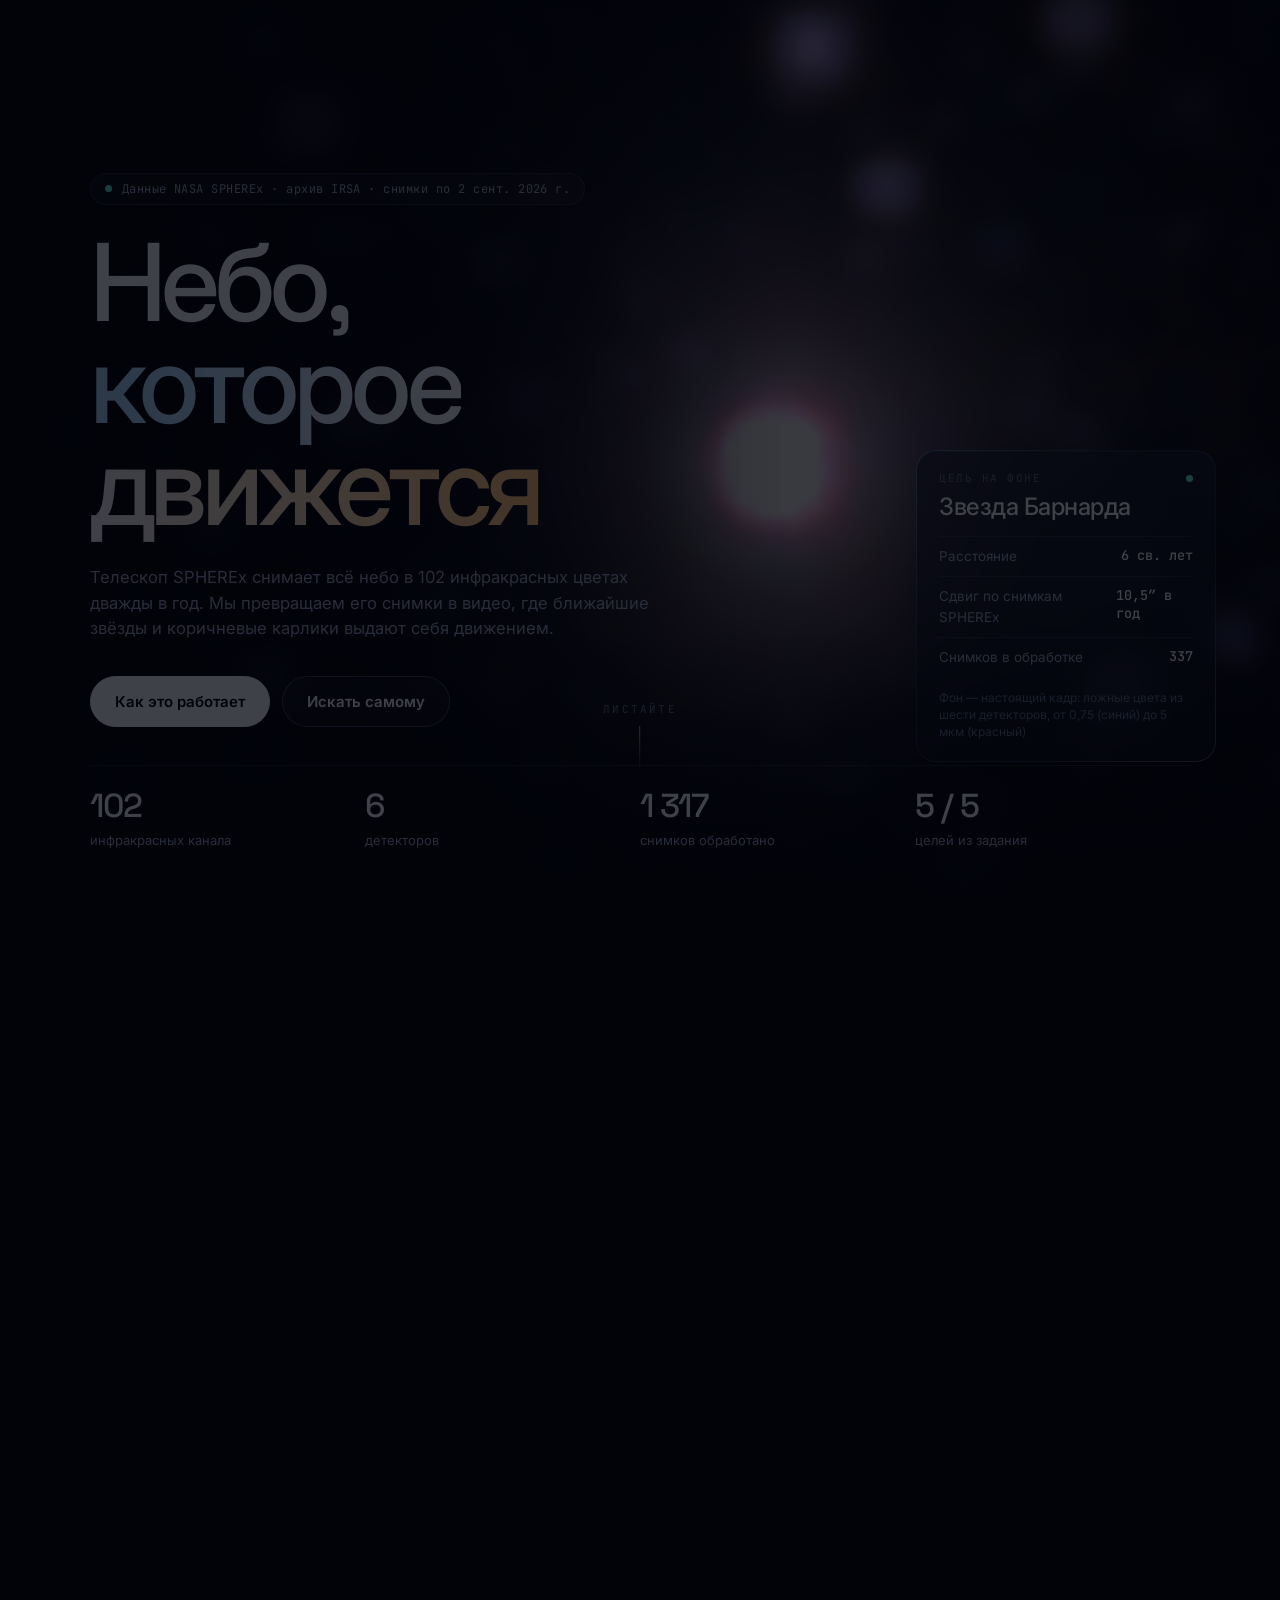
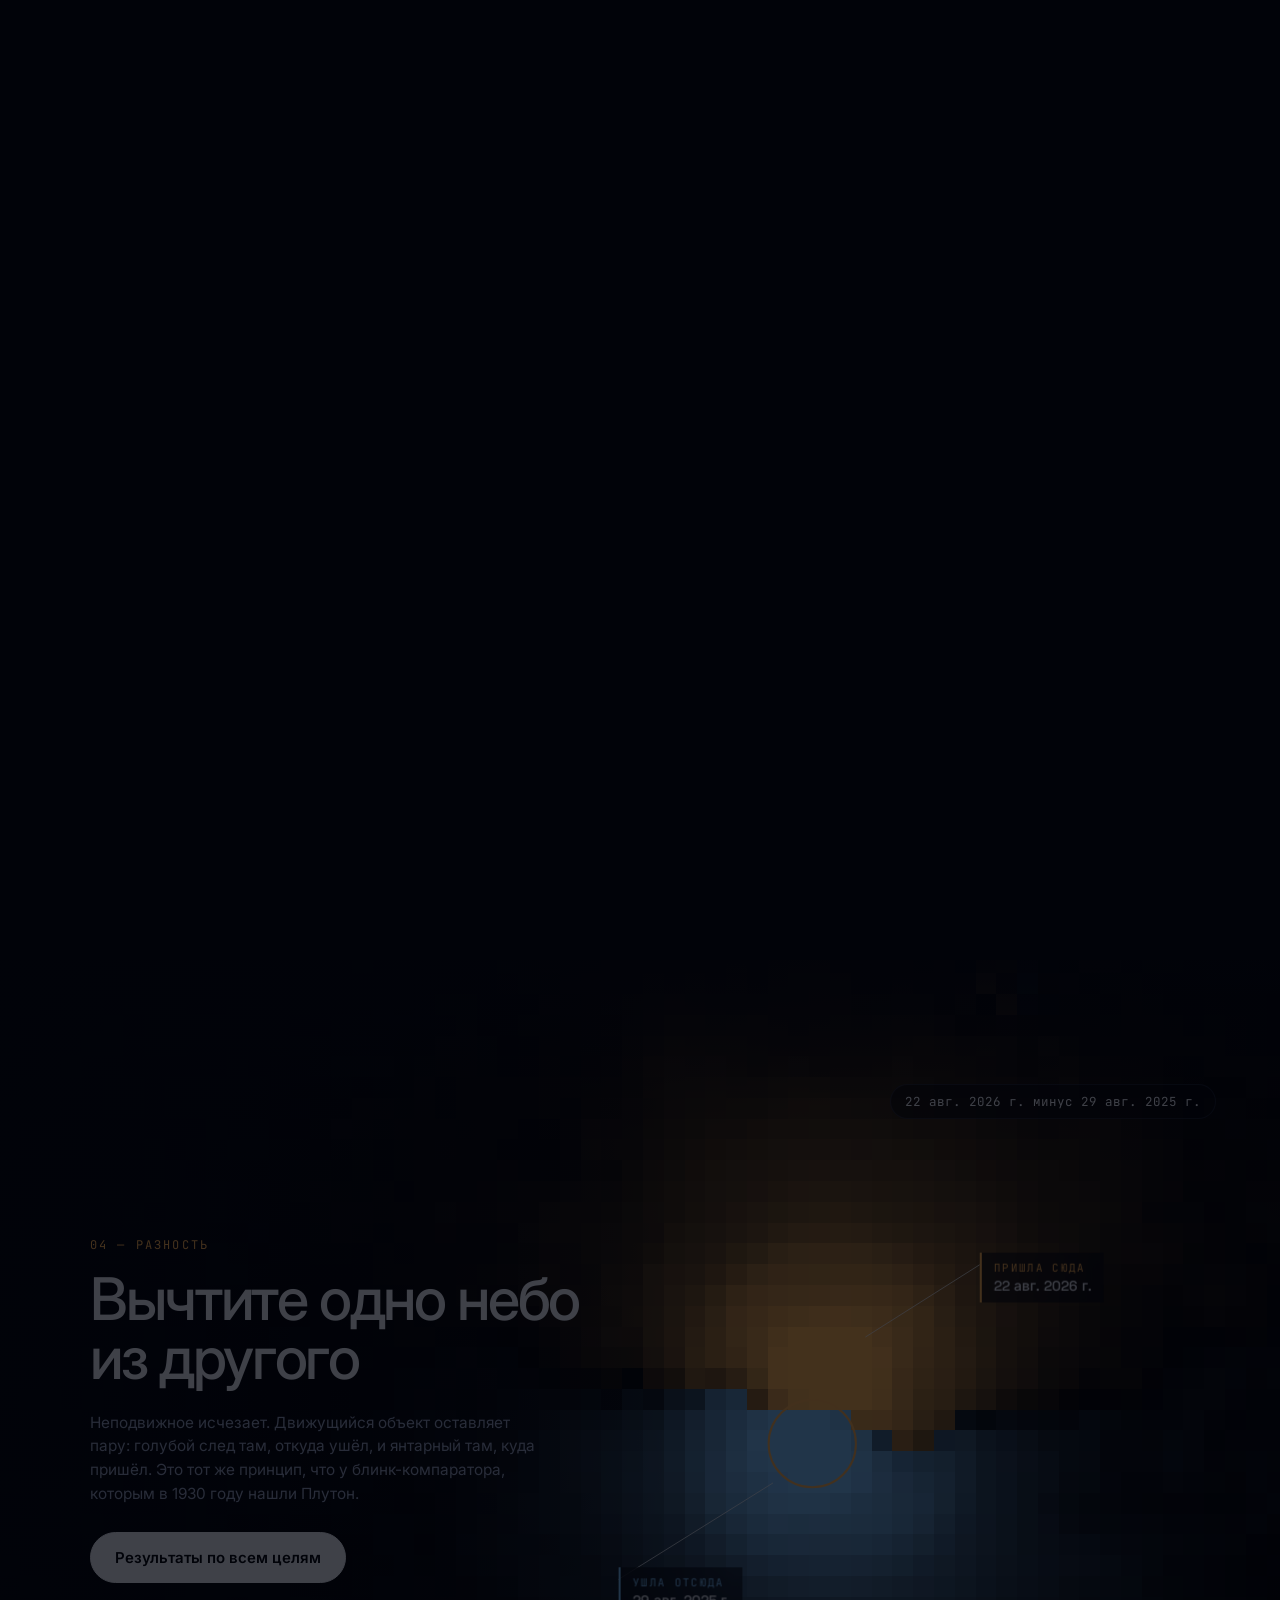
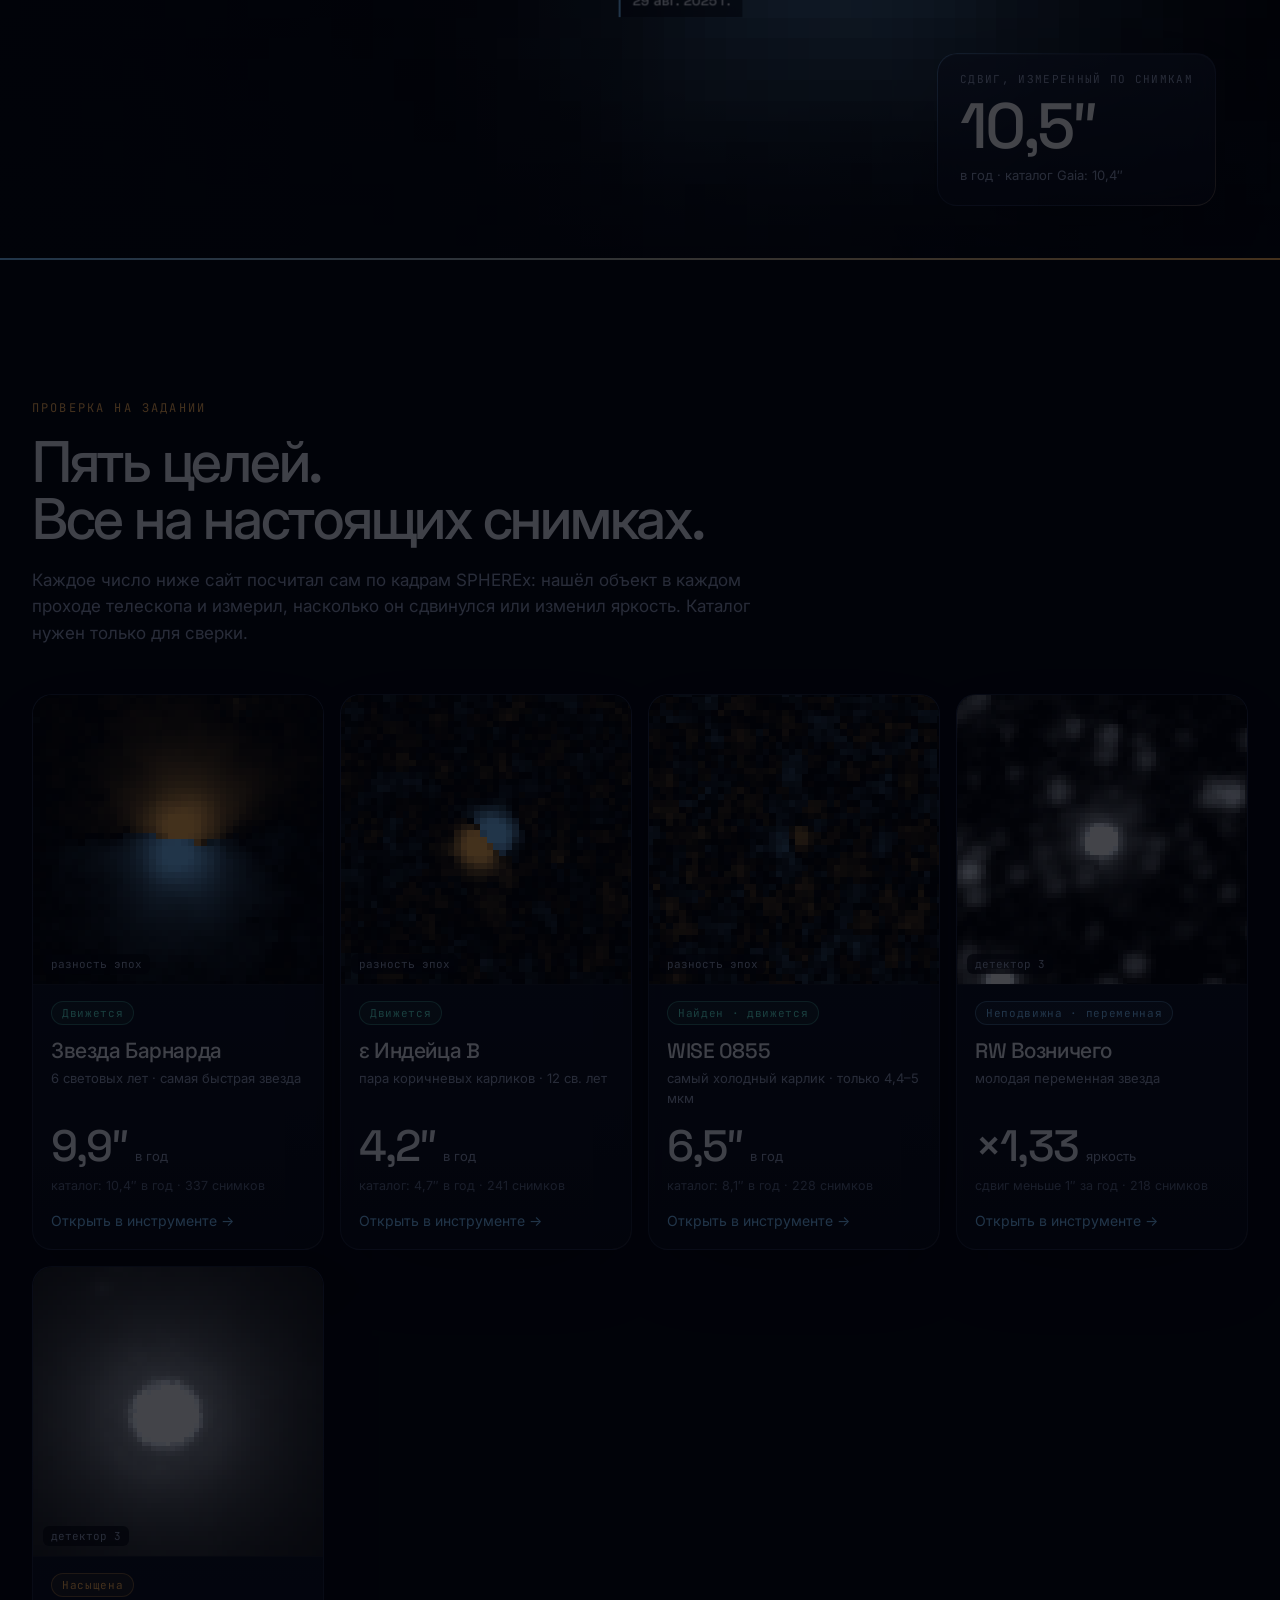
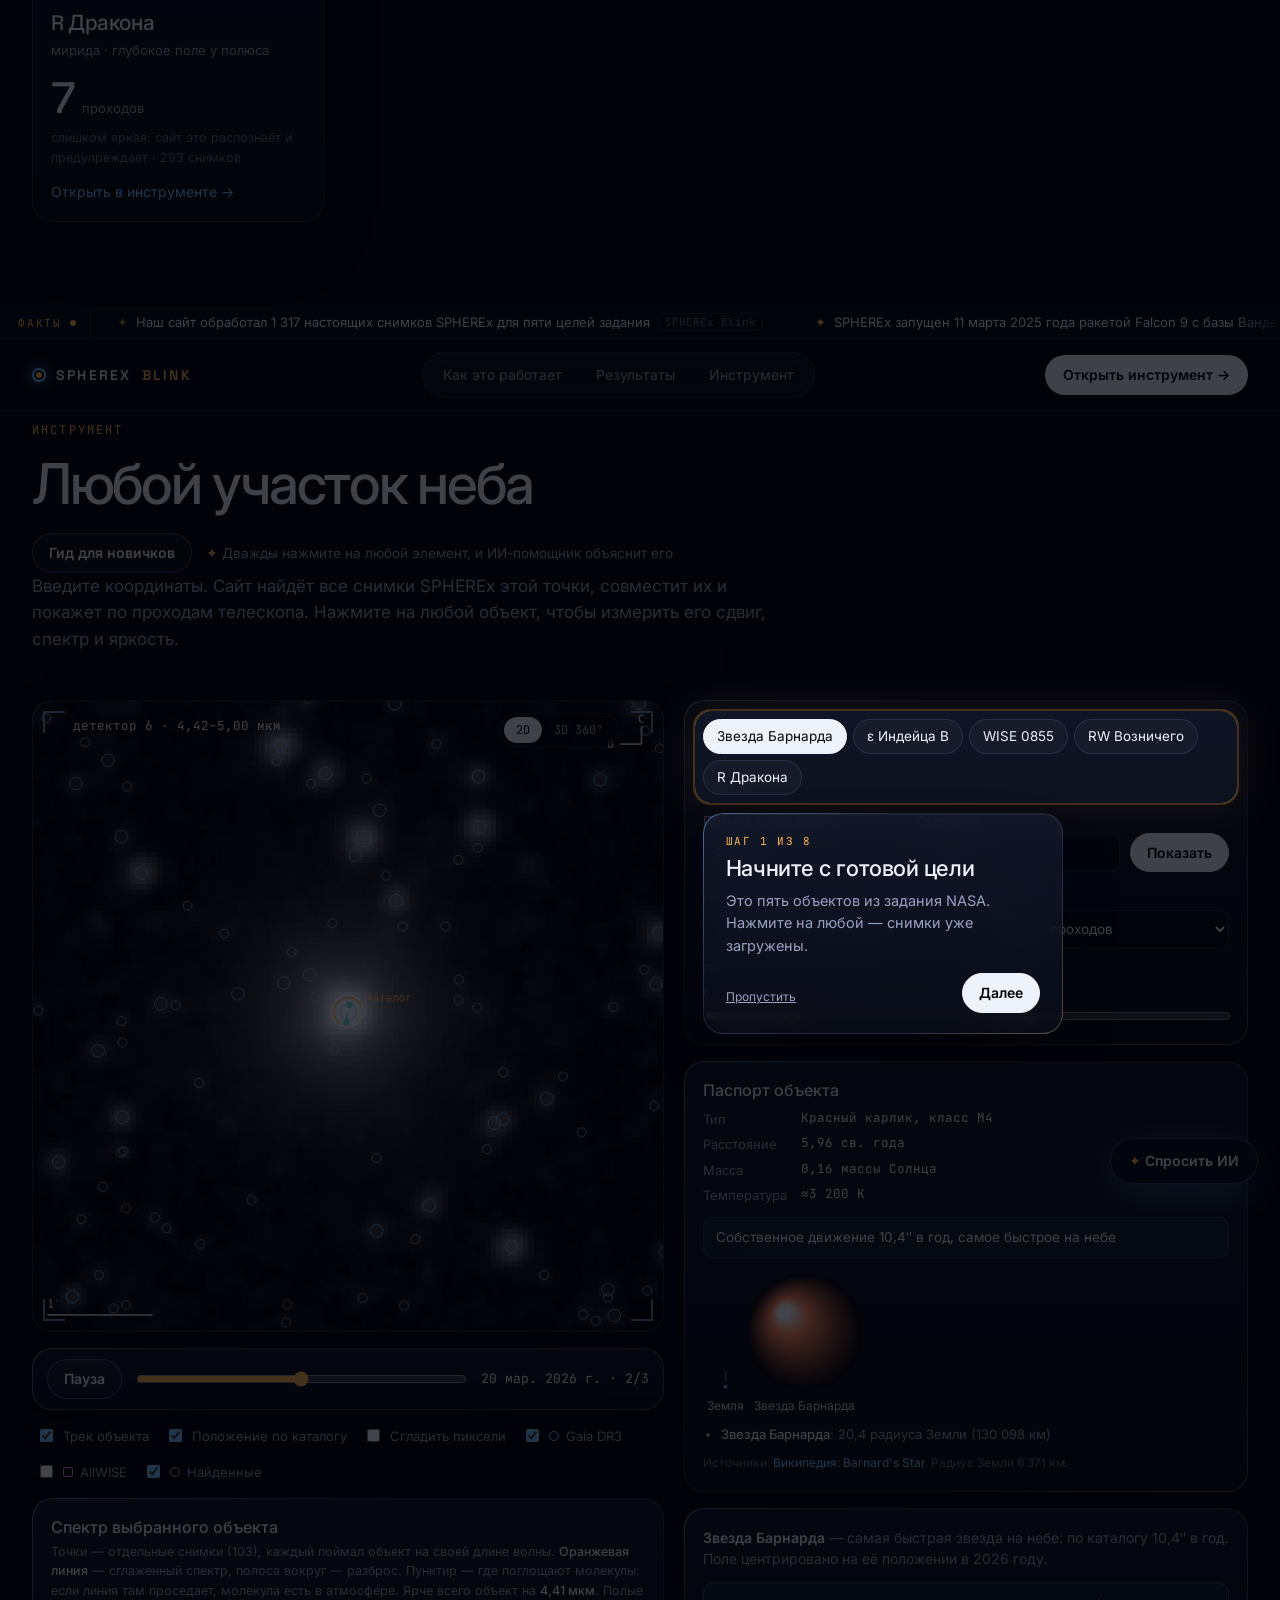
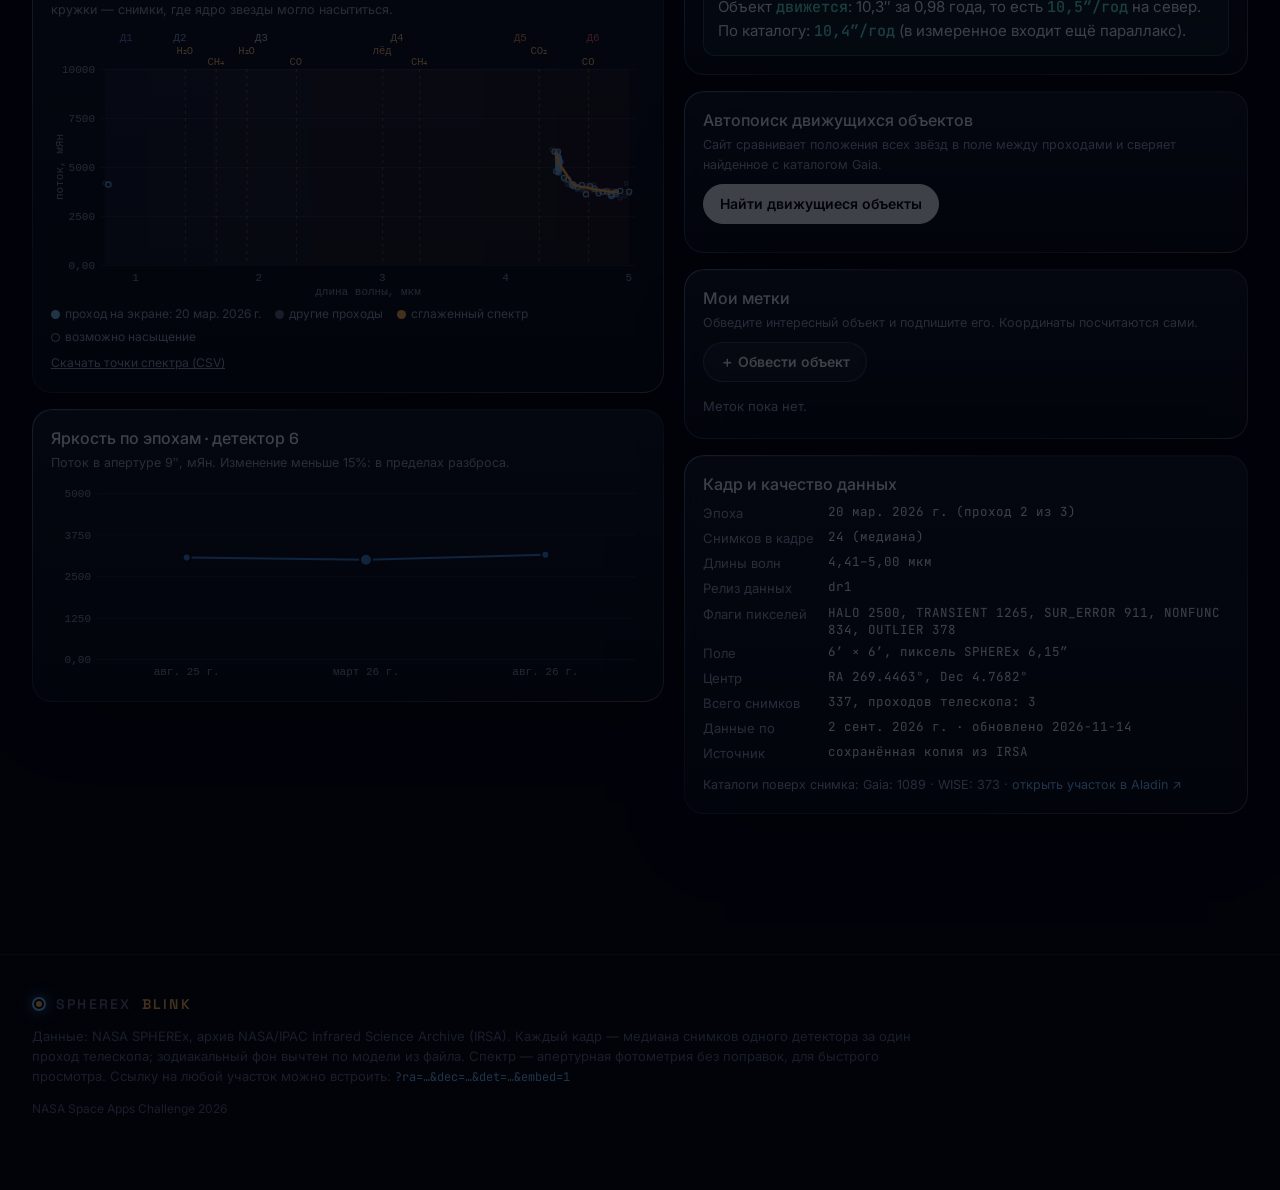
==== commit 78d8fe30: "Version asset URLs so browsers load the latest files Co-Authored-By: Claude Opus 5.5 <noreply@anthro" ====
--- a/index.html
+++ b/index.html
@@ -9,7 +9,7 @@
 <link rel="preconnect" href="https://fonts.googleapis.com">
 <link rel="preconnect" href="https://fonts.gstatic.com" crossorigin>
 <link href="https://fonts.googleapis.com/css2?family=Inter:wght@400;500;600&family=JetBrains+Mono:wght@400;500&family=Space+Grotesk:wght@400;500;600&display=swap" rel="stylesheet">
-<link rel="stylesheet" href="style.css">
+<link rel="stylesheet" href="style.css?v=3">
 </head>
 <body>
 
@@ -216,9 +216,9 @@
  <div class="ai-ans" id="aiAns"></div>
 </div>
 
-<script type="module" src="view3d.js"></script>
+<script type="module" src="view3d.js?v=3"></script>
 <script src="vendor/lenis.min.js"></script>
-<script src="spx.js"></script>
-<script src="app.js"></script>
+<script src="spx.js?v=3"></script>
+<script src="app.js?v=3"></script>
 </body>
 </html>
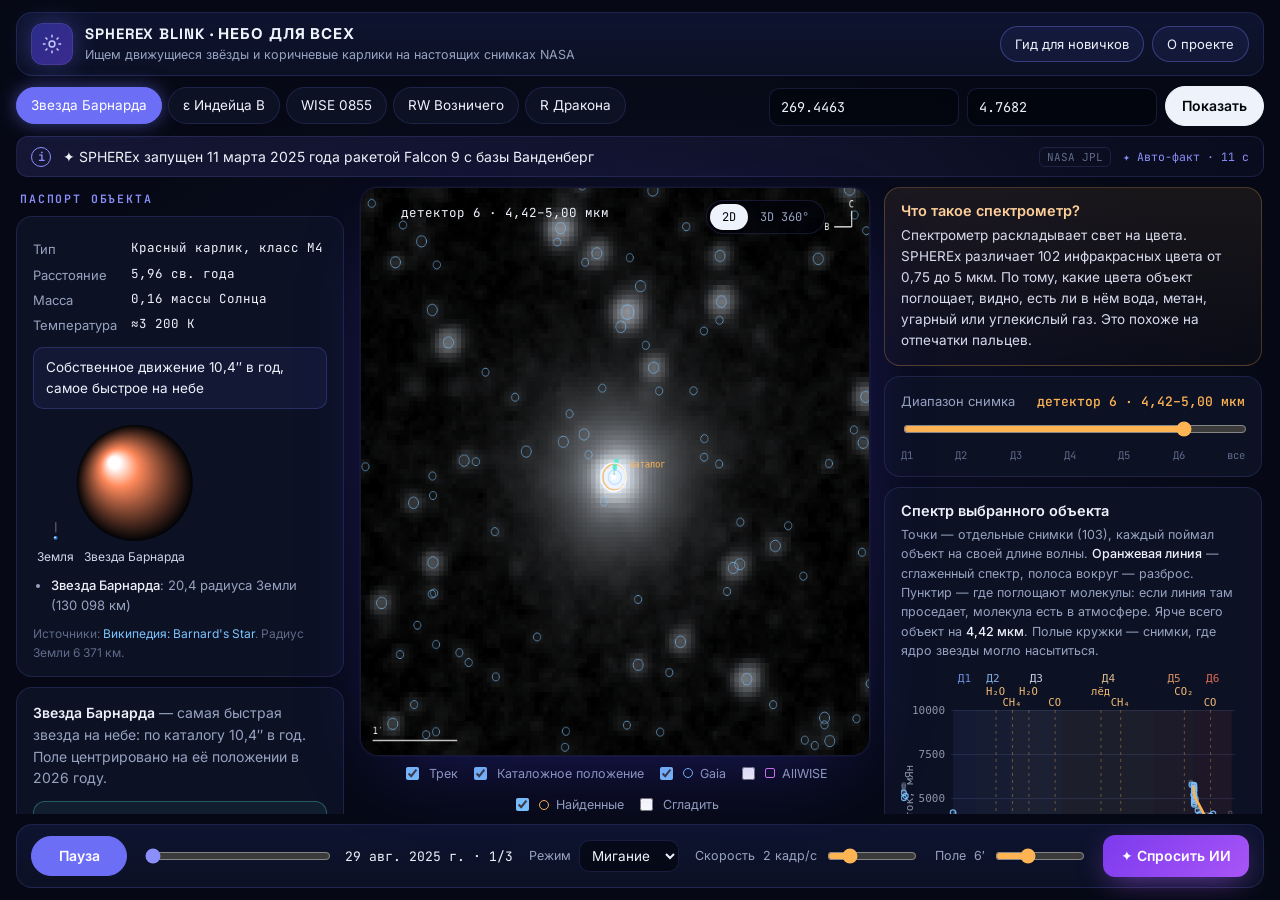
==== commit 7368340d: "Single-screen app layout: passport, viewer, spectrum, bottom player; story moves to story.html Co-Au" ====
--- a/index.html
+++ b/index.html
@@ -3,199 +3,132 @@
 <head>
 <meta charset="utf-8">
 <meta name="viewport" content="width=device-width, initial-scale=1">
-<title>SPHEREx Blink — небо, которое движется</title>
-<meta name="description" content="Инструмент для поиска движущихся объектов на снимках телескопа NASA SPHEREx. NASA Space Apps Challenge.">
-<link rel="icon" href="data:image/svg+xml,%3Csvg xmlns='http://www.w3.org/2000/svg' viewBox='0 0 32 32'%3E%3Ccircle cx='16' cy='16' r='6' fill='%23ffb454'/%3E%3Ccircle cx='16' cy='16' r='13' fill='none' stroke='%237cc4ff' stroke-width='2'/%3E%3C/svg%3E">
+<title>SPHEREx Blink — движущееся небо для всех</title>
+<meta name="description" content="Интерактивный инструмент для поиска движущихся объектов на настоящих снимках телескопа NASA SPHEREx. NASA Space Apps Challenge.">
+<link rel="icon" href="data:image/svg+xml,%3Csvg xmlns='http://www.w3.org/2000/svg' viewBox='0 0 32 32'%3E%3Ccircle cx='16' cy='16' r='6' fill='%23ffb454'/%3E%3Ccircle cx='16' cy='16' r='13' fill='none' stroke='%237c83ff' stroke-width='2'/%3E%3C/svg%3E">
 <link rel="preconnect" href="https://fonts.googleapis.com">
 <link rel="preconnect" href="https://fonts.gstatic.com" crossorigin>
-<link href="https://fonts.googleapis.com/css2?family=Inter:wght@400;500;600&family=JetBrains+Mono:wght@400;500&family=Space+Grotesk:wght@400;500;600&display=swap" rel="stylesheet">
-<link rel="stylesheet" href="style.css?v=3">
+<link href="https://fonts.googleapis.com/css2?family=Inter:wght@400;500;600&family=JetBrains+Mono:wght@400;500&family=Space+Grotesk:wght@400;500;600;700&display=swap" rel="stylesheet">
+<link rel="stylesheet" href="style.css?v=4">
+<link rel="stylesheet" href="app.css?v=4">
 </head>
-<body>
+<body class="appmode">
+<div class="app">
 
-<div class="ticker" id="ticker"><div class="tick-label">Факты<i></i></div><div class="tick-win"><div class="tick-track" id="tickTrack"></div></div></div>
+ <!-- top bar -->
+ <header class="abar">
+  <div class="alogo"><span class="aicon"><svg viewBox="0 0 24 24" fill="none" stroke="currentColor" stroke-width="1.6"><circle cx="12" cy="12" r="3.2"/><path d="M12 2v3M12 19v3M2 12h3M19 12h3M4.9 4.9l2.1 2.1M17 17l2.1 2.1M4.9 19.1 7 17M17 7l2.1-2.1"/></svg></span>
+   <div><b>SPHEREx Blink · небо для всех</b><small>Ищем движущиеся звёзды и коричневые карлики на настоящих снимках NASA</small></div></div>
+  <div class="aright">
+   <button class="pillbtn" id="guideBtn" type="button">Гид для новичков</button>
+   <a class="pillbtn" href="story.html">О проекте</a>
+  </div>
+ </header>
 
-<header class="nav">
- <a class="brand" href="#top"><span class="mark"></span>SPHEREx <b>Blink</b></a>
- <nav class="pill" aria-label="Разделы">
-  <a href="#story">Как это работает</a><a href="#results">Результаты</a><a href="#tool">Инструмент</a>
- </nav>
- <a class="cta" href="#tool">Открыть инструмент <span>→</span></a>
-</header>
+ <!-- targets + coordinates -->
+ <div class="arow">
+  <div class="chips" id="chips"></div>
+  <form class="form aform" id="form">
+   <input type="text" id="ra" autocomplete="off" spellcheck="false" placeholder="RA, напр. 08h55m10.8s" aria-label="Прямое восхождение">
+   <input type="text" id="dec" autocomplete="off" spellcheck="false" placeholder="Dec, напр. −07d14m42s" aria-label="Склонение">
+   <button class="btn pri sm" type="submit">Показать</button>
+  </form>
+ </div>
 
-<!-- ============ HERO ============ -->
-<section id="top" class="hero">
- <canvas id="hero" aria-hidden="true"></canvas>
- <div class="hero-shade"></div>
- <div class="hero-in">
-  <div class="status"><i></i><span>Данные NASA SPHEREx · архив IRSA · снимки по <span id="hdate">…</span></span></div>
-  <h1>Небо,<br><em>которое движется</em></h1>
-  <p class="lede">Телескоп SPHEREx снимает всё небо в 102 инфракрасных цветах дважды в год. Мы превращаем его снимки в видео, где ближайшие звёзды и коричневые карлики выдают себя движением.</p>
-  <div class="btns"><a class="btn pri" href="#story">Как это работает</a><a class="btn ghost" href="#tool">Искать самому</a></div>
- </div>
- <aside class="hero-card glass">
-  <div class="hc-top"><span>Цель на фоне</span><i class="live"></i></div>
-  <div class="hc-name">Звезда Барнарда</div>
-  <div class="hc-row"><span>Расстояние</span><b>6 св. лет</b></div>
-  <div class="hc-row"><span>Сдвиг по снимкам SPHEREx</span><b id="hspeed">…</b></div>
-  <div class="hc-row"><span>Снимков в обработке</span><b id="hframes">…</b></div>
-  <div class="hc-cap">Фон — настоящий кадр: ложные цвета из шести детекторов, от 0,75 (синий) до 5 мкм (красный)</div>
- </aside>
- <div class="stats">
-  <div><b>102</b><span>инфракрасных канала</span></div>
-  <div><b>6</b><span>детекторов</span></div>
-  <div><b id="snframes">1 317</b><span>снимков обработано</span></div>
-  <div><b>5 / 5</b><span>целей из задания</span></div>
- </div>
- <div class="cue" aria-hidden="true"><span>Листайте</span><i></i></div>
-</section>
+ <!-- auto fact -->
+ <div class="afact" id="ticker"><span class="fi">i</span><a id="factTxt" href="#" target="_blank" rel="noopener"></a><span class="fsrc" id="factSrc"></span><span class="fauto">✦ Авто-факт · <i id="factT">12</i> с</span></div>
 
-<!-- ============ SCROLL STORY ============ -->
-<section id="story">
- <div class="stage">
-  <canvas id="sc" aria-hidden="true"></canvas>
-  <div class="shade"></div>
-  <svg class="co" aria-hidden="true"><line id="l1"/><line id="l2"/><line id="l3"/></svg>
-  <div class="lab" id="lab1"><span>звезда Барнарда</span>6 световых лет</div>
-  <div class="lab amber" id="lab2"></div>
-  <div class="lab amber" id="lab3"></div>
+ <!-- three columns -->
+ <main class="acols">
+  <aside class="acol left">
+   <div class="ahead">Паспорт объекта</div>
+   <div class="panel" id="passport"></div>
+   <div class="panel">
+    <p class="note" id="note"></p>
+    <p class="move" id="move"></p>
+   </div>
+   <div class="panel" id="autoPanel">
+    <h3>Автопоиск движущихся объектов</h3>
+    <p class="sub">Сайт сравнивает положения всех звёзд в поле между проходами телескопа и сверяет найденное с каталогом Gaia.</p>
+    <button class="btn pri sm" id="auto" type="button">Найти движущиеся объекты</button>
+    <p class="sub an" id="autoNote"></p>
+    <ol class="cands" id="cands"></ol>
+   </div>
+   <div class="panel">
+    <h3>Мои метки</h3>
+    <p class="sub">Обведите интересный объект и подпишите его.</p>
+    <button class="btn ghost sm" id="markBtn" type="button">＋ Обвести объект</button>
+    <ul class="marks" id="marks"></ul>
+   </div>
+  </aside>
 
-  <div class="chaps">
-   <article class="chap" data-a="0" data-b=".30">
-    <div class="eyebrow">01 — Цвет</div>
-    <h2>102 цвета,<br>которых не видит глаз</h2>
-    <p>SPHEREx снимает небо в инфракрасном свете от 0,75 до 5 микрон. Листайте: этот участок неба проходит через все шесть детекторов. Горячие звёзды гаснут к длинным волнам, холодные объекты разгораются.</p>
-   </article>
-   <article class="chap" data-a=".30" data-b=".44">
-    <div class="eyebrow">02 — Приближение</div>
-    <h2>Звезда Барнарда</h2>
-    <p>Одна из ближайших к Солнцу звёзд. На снимке SPHEREx это пятно в несколько пикселей, каждый пиксель — 6 угловых секунд.</p>
-   </article>
-   <article class="chap" data-a=".44" data-b=".75">
-    <div class="eyebrow">03 — Время</div>
-    <h2>Что сдвинулось,<br>то рядом</h2>
-    <p>SPHEREx возвращается к каждой точке неба раз в полгода. Далёкие звёзды стоят на месте, а близкая уходит на север. Сайт измеряет этот сдвиг прямо по снимкам.</p>
-   </article>
-   <article class="chap" data-a=".75" data-b="1">
-    <div class="eyebrow">04 — Разность</div>
-    <h2>Вычтите одно небо из другого</h2>
-    <p>Неподвижное исчезает. Движущийся объект оставляет пару: голубой след там, откуда ушёл, и янтарный там, куда пришёл. Это тот же принцип, что у блинк-компаратора, которым в 1930 году нашли Плутон.</p>
-    <a class="btn pri" href="#results">Результаты по всем целям</a>
-   </article>
-  </div>
-
-  <div class="wbar" id="wbar">
-   <div class="wval" id="wval"></div>
-   <div class="wtrack"><i id="wdot"></i></div>
-   <div class="wlab"><span>0,75</span><span>1,1</span><span>1,6</span><span>2,4</span><span>3,8</span><span>4,4</span><span>5,0 мкм</span></div>
-  </div>
-  <div class="speed glass" id="speed"><span>Сдвиг, измеренный по снимкам</span><b id="spd">0,0″</b><small id="spdc"></small></div>
-  <div class="schip" id="sdate"></div>
-  <div class="sprog"><i id="sbar"></i></div>
- </div>
-</section>
-
-<!-- ============ RESULTS ============ -->
-<section id="results" class="sec">
- <div class="sec-h rv">
-  <div class="eyebrow">Проверка на задании</div>
-  <h2>Пять целей.<br>Все на настоящих снимках.</h2>
-  <p>Каждое число ниже сайт посчитал сам по кадрам SPHEREx: нашёл объект в каждом проходе телескопа и измерил, насколько он сдвинулся или изменил яркость. Каталог нужен только для сверки.</p>
- </div>
- <div class="cards" id="cards"></div>
-</section>
-
-<!-- ============ TOOL ============ -->
-<section id="tool" class="sec">
- <div class="sec-h rv">
-  <div class="eyebrow">Инструмент</div>
-  <h2>Любой участок неба</h2>
-  <div class="tool-acts"><button class="btn ghost sm guide" id="guideBtn" type="button">Гид для новичков</button><span class="aihint"><b>✦</b> Дважды нажмите на любой элемент, и ИИ-помощник объяснит его</span></div>
-  <p>Введите координаты. Сайт найдёт все снимки SPHEREx этой точки, совместит их и покажет по проходам телескопа. Нажмите на любой объект, чтобы измерить его сдвиг, спектр и яркость.</p>
- </div>
- <div class="wrap">
-  <div class="col">
-   <div class="view glass">
+  <section class="acenter">
+   <div class="view">
     <canvas id="cv" width="702" height="702"></canvas>
     <div class="v3d" id="v3d"><span id="v3dmsg"></span><small class="v3dh">Тяните мышью, чтобы повернуть · двойной клик останавливает вращение</small></div>
     <div class="vtog"><button id="b2d" class="on" type="button">2D</button><button id="b3d" type="button">3D 360°</button></div>
     <div class="hud" id="hud"></div>
-    <i class="corner tl"></i><i class="corner tr"></i><i class="corner bl"></i><i class="corner br"></i>
     <div class="load" id="load"><div id="lmsg">Загрузка…</div><div class="pb"><i id="lbar"></i></div><small id="lsub"></small></div>
    </div>
-   <div class="play glass">
-    <button class="btn sm" id="play">Пауза</button>
-    <input type="range" id="ep" min="0" max="2" value="0" aria-label="Проход телескопа">
-    <span class="date" id="date"></span>
-   </div>
    <div class="tog">
-    <label><input type="checkbox" id="trk" checked>Трек объекта</label>
-    <label><input type="checkbox" id="cat" checked>Положение по каталогу</label>
-    <label><input type="checkbox" id="smooth">Сгладить пиксели</label>
-    <label><input type="checkbox" id="ovg" checked><i class="sw g"></i>Gaia DR3</label>
+    <label><input type="checkbox" id="trk" checked>Трек</label>
+    <label><input type="checkbox" id="cat" checked>Каталожное положение</label>
+    <label><input type="checkbox" id="ovg" checked><i class="sw g"></i>Gaia</label>
     <label><input type="checkbox" id="ovw"><i class="sw w"></i>AllWISE</label>
     <label><input type="checkbox" id="ovc" checked><i class="sw c"></i>Найденные</label>
+    <label><input type="checkbox" id="smooth">Сгладить</label>
    </div>
-   <div class="panel glass">
+  </section>
+
+  <aside class="acol right">
+   <div class="panel explain">
+    <h3>Что такое спектрометр?</h3>
+    <p>Спектрометр раскладывает свет на цвета. SPHEREx различает 102 инфракрасных цвета от 0,75 до 5 мкм. По тому, какие цвета объект поглощает, видно, есть ли в нём вода, метан, угарный или углекислый газ. Это похоже на отпечатки пальцев.</p>
+   </div>
+   <div class="panel" id="detBox">
+    <div class="detrow"><span>Диапазон снимка</span><b id="detLbl"></b></div>
+    <input type="range" id="detR" min="1" max="7" step="1" value="6" aria-label="Детектор">
+    <div class="detscale"><span>Д1</span><span>Д2</span><span>Д3</span><span>Д4</span><span>Д5</span><span>Д6</span><span>все</span></div>
+    <select id="det" class="sr" aria-hidden="true" tabindex="-1"></select>
+   </div>
+   <div class="panel">
     <h3 id="sph">Спектр выбранного объекта</h3>
     <p class="sub" id="sps"></p>
     <div class="chart"><canvas id="sp"></canvas><div class="tip" id="spt"></div></div>
     <div class="legend" id="spl"></div>
     <button class="lnk" id="csv">Скачать точки спектра (CSV)</button>
    </div>
-   <div class="panel glass">
+   <div class="panel">
     <h3 id="lch">Яркость по проходам</h3>
     <p class="sub" id="lcs"></p>
     <div class="chart"><canvas id="lc"></canvas><div class="tip" id="lct"></div></div>
    </div>
-  </div>
-  <div class="col">
-   <div class="panel glass">
-    <div class="chips" id="chips"></div>
-    <form class="form" id="form">
-     <label>Прямое восхождение<input type="text" id="ra" autocomplete="off" spellcheck="false"></label>
-     <label>Склонение<input type="text" id="dec" autocomplete="off" spellcheck="false"></label>
-     <button class="btn pri sm" type="submit">Показать</button>
-    </form>
-    <div class="ctl">
-     <label>Детектор (длина волны)<select id="det"></select></label>
-     <label>Режим<select id="mode"><option value="blink">Мигание проходов</option><option value="diff">Разность с первым проходом</option><option value="sum">Сумма всех проходов</option></select></label>
-     <label>Поле для нового запроса: <span id="fovv"></span><input type="range" id="fov" min="3" max="12" step="1" value="6"></label>
-     <label>Скорость: <span id="fpsv"></span><input type="range" id="fps" min="1" max="6" value="2"></label>
-    </div>
-   </div>
-   <div class="panel glass" id="passport"></div>
-   <div class="panel glass">
-    <p class="note" id="note"></p>
-    <p class="move" id="move"></p>
-   </div>
-   <div class="panel glass" id="autoPanel">
-    <h3>Автопоиск движущихся объектов</h3>
-    <p class="sub">Сайт сравнивает положения всех звёзд в поле между проходами и сверяет найденное с каталогом Gaia.</p>
-    <button class="btn pri sm" id="auto" type="button">Найти движущиеся объекты</button>
-    <p class="sub an" id="autoNote"></p>
-    <ol class="cands" id="cands"></ol>
-   </div>
-   <div class="panel glass">
-    <h3>Мои метки</h3>
-    <p class="sub">Обведите интересный объект и подпишите его. Координаты посчитаются сами.</p>
-    <button class="btn ghost sm" id="markBtn" type="button">＋ Обвести объект</button>
-    <ul class="marks" id="marks"></ul>
-   </div>
-   <div class="panel glass">
-    <h3>Кадр и качество данных</h3>
+   <details class="panel">
+    <summary>Кадр и качество данных</summary>
     <dl class="kv" id="meta"></dl>
-    <p class="sub catl">Каталоги поверх снимка: <span id="catn">…</span> · <a id="aladin" href="#" target="_blank" rel="noopener">открыть участок в Aladin ↗</a></p>
-   </div>
-  </div>
- </div>
-</section>
+    <p class="sub catl">Каталоги: <span id="catn">…</span> · <a id="aladin" href="#" target="_blank" rel="noopener">открыть в Aladin ↗</a></p>
+   </details>
+  </aside>
+ </main>
 
-<footer class="foot">
- <div class="brand"><span class="mark"></span>SPHEREx <b>Blink</b></div>
- <p>Данные: NASA SPHEREx, архив NASA/IPAC Infrared Science Archive (IRSA). Каждый кадр — медиана снимков одного детектора за один проход телескопа; зодиакальный фон вычтен по модели из файла. Спектр — апертурная фотометрия без поправок, для быстрого просмотра. Ссылку на любой участок можно встроить: <code>?ra=…&amp;dec=…&amp;det=…&amp;embed=1</code></p>
- <p class="small">NASA Space Apps Challenge 2026</p>
-</footer>
+ <!-- bottom bar -->
+ <footer class="abottom play">
+  <button class="btn pri sm" id="play" type="button">Пауза</button>
+  <div class="tl"><input type="range" id="ep" min="0" max="2" value="0" aria-label="Проход телескопа"><span class="date" id="date"></span></div>
+  <label class="bsel">Режим<select id="mode"><option value="blink">Мигание</option><option value="diff">Разность</option><option value="sum">Сумма</option></select></label>
+  <label class="bsel">Скорость <span id="fpsv"></span><input type="range" id="fps" min="1" max="6" value="2"></label>
+  <label class="bsel fovsel">Поле <span id="fovv"></span><input type="range" id="fov" min="3" max="12" step="1" value="6"></label>
+  <button class="aibtn" id="aiFab" type="button"><b>✦</b> Спросить ИИ</button>
+ </footer>
+</div>
+
+<div class="ai glass" id="ai" role="dialog" aria-label="ИИ-помощник">
+ <div class="ai-h"><span><b>✦</b> Помощник · <em id="aiMode">справка</em></span><button id="aiX" type="button" aria-label="Закрыть">×</button></div>
+ <div class="ai-ctx" id="aiCtx"></div>
+ <p class="ai-t">Что вас интересует?</p>
+ <div class="ai-in"><input id="aiQ" type="text" placeholder="Например: почему эта звезда движется?" autocomplete="off"><button class="btn pri sm" id="aiGo" type="button">Спросить</button></div>
+ <div class="ai-ans" id="aiAns"></div>
+</div>
 
 <div class="tour" id="tour" role="dialog" aria-label="Гид для новичков">
  <div class="tour-hole" id="tourHole"></div>
@@ -207,18 +140,8 @@
  </div>
 </div>
 
-<button class="aifab" id="aiFab" type="button"><b>✦</b> Спросить ИИ</button>
-<div class="ai glass" id="ai" role="dialog" aria-label="ИИ-помощник">
- <div class="ai-h"><span><b>✦</b> Помощник · <em id="aiMode">справка</em></span><button id="aiX" type="button" aria-label="Закрыть">×</button></div>
- <div class="ai-ctx" id="aiCtx"></div>
- <p class="ai-t">Что вас интересует?</p>
- <div class="ai-in"><input id="aiQ" type="text" placeholder="Например: почему эта звезда движется?" autocomplete="off"><button class="btn pri sm" id="aiGo" type="button">Спросить</button></div>
- <div class="ai-ans" id="aiAns"></div>
-</div>
-
-<script type="module" src="view3d.js?v=3"></script>
-<script src="vendor/lenis.min.js"></script>
-<script src="spx.js?v=3"></script>
-<script src="app.js?v=3"></script>
+<script type="module" src="view3d.js?v=4"></script>
+<script src="spx.js?v=4"></script>
+<script src="app.js?v=4"></script>
 </body>
 </html>
--- a/app.css
+++ b/app.css
@@ -0,0 +1,90 @@
+/* Single-screen app layout (main page). Builds on style.css. */
+body.appmode{
+ --bg:#060915;--panel:#0c1124;--panel2:#10162e;--line:rgba(124,131,255,.16);--line2:rgba(124,131,255,.34);
+ --ind:#6c6ff5;--ind2:#8b8ffb;--vio:#9b5cf6;
+ background:radial-gradient(900px 500px at 50% 45%,rgba(60,50,160,.16),transparent 70%),var(--bg);overflow:hidden}
+.sr{position:absolute!important;width:1px;height:1px;overflow:hidden;clip:rect(0 0 0 0);white-space:nowrap}
+.app{height:100vh;display:grid;grid-template-columns:minmax(0,1fr);grid-template-rows:auto auto auto minmax(0,1fr) auto;gap:10px;padding:12px 16px}
+
+/* top bar */
+.abar{display:flex;align-items:center;justify-content:space-between;gap:16px;padding:10px 14px;border:1px solid var(--line);border-radius:16px;background:linear-gradient(180deg,#0e1430,#0b1024)}
+.alogo{display:flex;align-items:center;gap:12px}
+.aicon{width:42px;height:42px;border-radius:12px;display:grid;place-items:center;color:#c9cbff;background:linear-gradient(135deg,#2a2d8a,#3b2a8f);box-shadow:inset 0 0 0 1px rgba(255,255,255,.08),0 0 24px rgba(108,111,245,.35)}
+.aicon svg{width:22px;height:22px}
+.alogo b{display:block;font:700 15px var(--disp);letter-spacing:.06em;text-transform:uppercase}
+.alogo small{display:block;color:var(--mut);font-size:12.5px;margin-top:2px}
+.aright{display:flex;gap:8px}
+.pillbtn{border:1px solid var(--line2);background:rgba(108,111,245,.08);color:var(--fg);border-radius:999px;padding:7px 14px;font-size:13px;cursor:pointer;transition:background .2s,border-color .2s}
+.pillbtn:hover{background:rgba(108,111,245,.2);border-color:var(--ind2)}
+
+/* targets row */
+.arow{display:flex;align-items:center;justify-content:space-between;gap:12px;flex-wrap:wrap}
+.appmode .chips{margin:0}
+.appmode .chip{background:var(--panel);border-color:var(--line);padding:7px 14px}
+.appmode .chip.on{background:var(--ind);border-color:var(--ind);color:#fff;box-shadow:0 0 18px rgba(108,111,245,.5)}
+.aform{display:flex!important;gap:8px}
+.aform input{width:190px}
+
+/* auto fact */
+.afact{display:flex;align-items:center;gap:12px;padding:9px 14px;border-radius:12px;border:1px solid var(--line);background:linear-gradient(90deg,rgba(108,111,245,.14),rgba(108,111,245,.04));font-size:14px;min-height:40px}
+.fi{flex:none;width:20px;height:20px;border-radius:50%;border:1.5px solid var(--ind2);color:var(--ind2);display:grid;place-items:center;font:600 12px var(--mono)}
+#factTxt{flex:1;color:var(--fg);transition:opacity .4s}
+#factTxt.fade{opacity:0}
+.fsrc{font:11px var(--mono);color:var(--dim);border:1px solid var(--line);border-radius:6px;padding:2px 7px;white-space:nowrap}
+.fauto{font:11.5px var(--mono);color:var(--ind2);white-space:nowrap}.fauto i{font-style:normal}
+
+/* columns */
+.acols{display:grid;grid-template-columns:minmax(260px,330px) minmax(0,1fr) minmax(300px,380px);gap:14px;min-height:0}
+.acol{min-height:0;overflow:auto;display:flex;flex-direction:column;gap:10px;padding-right:2px;scrollbar-width:thin;scrollbar-color:rgba(124,131,255,.3) transparent}
+.ahead{font:600 11.5px var(--mono);letter-spacing:.16em;text-transform:uppercase;color:var(--ind2);padding:4px 4px 0}
+.appmode .panel{background:var(--panel);border:1px solid var(--line);border-radius:16px;padding:14px 16px;flex:none}
+.appmode .panel h3{font:600 14.5px var(--sans);margin:0 0 6px}
+.appmode #passport h3{display:none}
+.appmode .pext{background:rgba(108,111,245,.08);border-color:rgba(108,111,245,.25)}
+.appmode .move{border-color:rgba(94,234,212,.3)}
+.explain{background:linear-gradient(180deg,rgba(255,180,84,.08),rgba(255,180,84,.02))!important;border-color:rgba(255,180,84,.25)!important}
+.explain h3{color:#ffd09a}
+.explain p{margin:0;font-size:13.5px;color:#d9dcef;line-height:1.55}
+.detrow{display:flex;justify-content:space-between;align-items:baseline;font-size:13px;color:var(--mut);margin-bottom:8px}
+.detrow b{font:500 13px var(--mono);color:var(--amber)}
+.detscale{display:flex;justify-content:space-between;font:10.5px var(--mono);color:var(--dim);margin-top:4px}
+#detR{accent-color:var(--amber)}
+details.panel summary{cursor:pointer;font:600 14.5px var(--sans);list-style:none}
+details.panel summary::-webkit-details-marker{display:none}
+details.panel summary::after{content:" ▾";color:var(--mut)}
+.appmode .chart canvas{height:180px}
+.appmode #sp{height:250px}
+
+/* centre */
+.acenter{min-height:0;display:flex;flex-direction:column;align-items:center;gap:8px}
+.appmode .view{position:relative;height:100%;max-height:100%;aspect-ratio:1;max-width:100%;border-radius:18px;border:1px solid var(--line);background:#02040a;
+ box-shadow:0 0 0 1px rgba(108,111,245,.06),0 30px 80px -30px rgba(60,50,200,.45);overflow:hidden;flex:1 1 auto;min-height:0}
+.appmode .view canvas#cv{width:100%;height:100%;display:block}
+.appmode .tog{justify-content:center;font-size:12.5px;gap:12px}
+
+/* bottom bar */
+.abottom{display:flex;align-items:center;gap:16px;padding:10px 14px;border:1px solid var(--line);border-radius:16px;background:linear-gradient(180deg,#0e1430,#0b1024)}
+.abottom #play{min-width:96px;justify-content:center;background:var(--ind);border-color:var(--ind);color:#fff}
+.abottom #play:hover{box-shadow:0 0 24px rgba(108,111,245,.7)}
+.tl{flex:1;display:flex;align-items:center;gap:12px;min-width:200px}
+.tl input{flex:1;accent-color:var(--ind2)}
+.bsel{display:flex;align-items:center;gap:8px;font-size:12.5px;color:var(--mut);white-space:nowrap}
+.bsel select{width:auto;padding:6px 8px}
+.bsel input[type=range]{width:90px}
+.aibtn{border:0;border-radius:12px;padding:10px 18px;font-weight:600;font-size:14px;color:#fff;cursor:pointer;background:linear-gradient(135deg,#7c3aed,#a855f7);box-shadow:0 8px 30px -8px rgba(168,85,247,.7);transition:transform .2s}
+.aibtn:hover{transform:translateY(-1px)}.aibtn b{font-weight:400}
+.appmode .aifab{display:none}
+
+@media(max-width:1180px){
+ body.appmode{overflow:auto}.app{height:auto}
+ .acols{grid-template-columns:minmax(0,1fr)}.acenter{order:-1}.appmode .view{height:auto;width:min(100%,640px)}
+ .acol{overflow:visible}.abottom{flex-wrap:wrap;position:sticky;bottom:8px;z-index:20}.fovsel{display:none}
+ .aform input{width:140px}.alogo small{display:none}.fauto{display:none}
+}
+@media(max-width:700px){
+ .app{padding:10px;gap:8px}.abar{flex-wrap:wrap;padding:10px}.alogo b{font-size:13px}.aright{width:100%}.pillbtn{flex:1;text-align:center}
+ .arow{flex-direction:column;align-items:stretch}.aform{width:100%}.aform input{flex:1;min-width:0;width:auto}
+ .appmode .view{width:100%;height:auto}.afact{flex-wrap:wrap;font-size:13px}.fsrc{display:none}
+ .abottom{gap:10px}.tl{min-width:100%;order:-1}.bsel input[type=range]{width:70px}.aibtn{flex:1}
+ .appmode .tog{font-size:12px;gap:8px 12px}
+}
